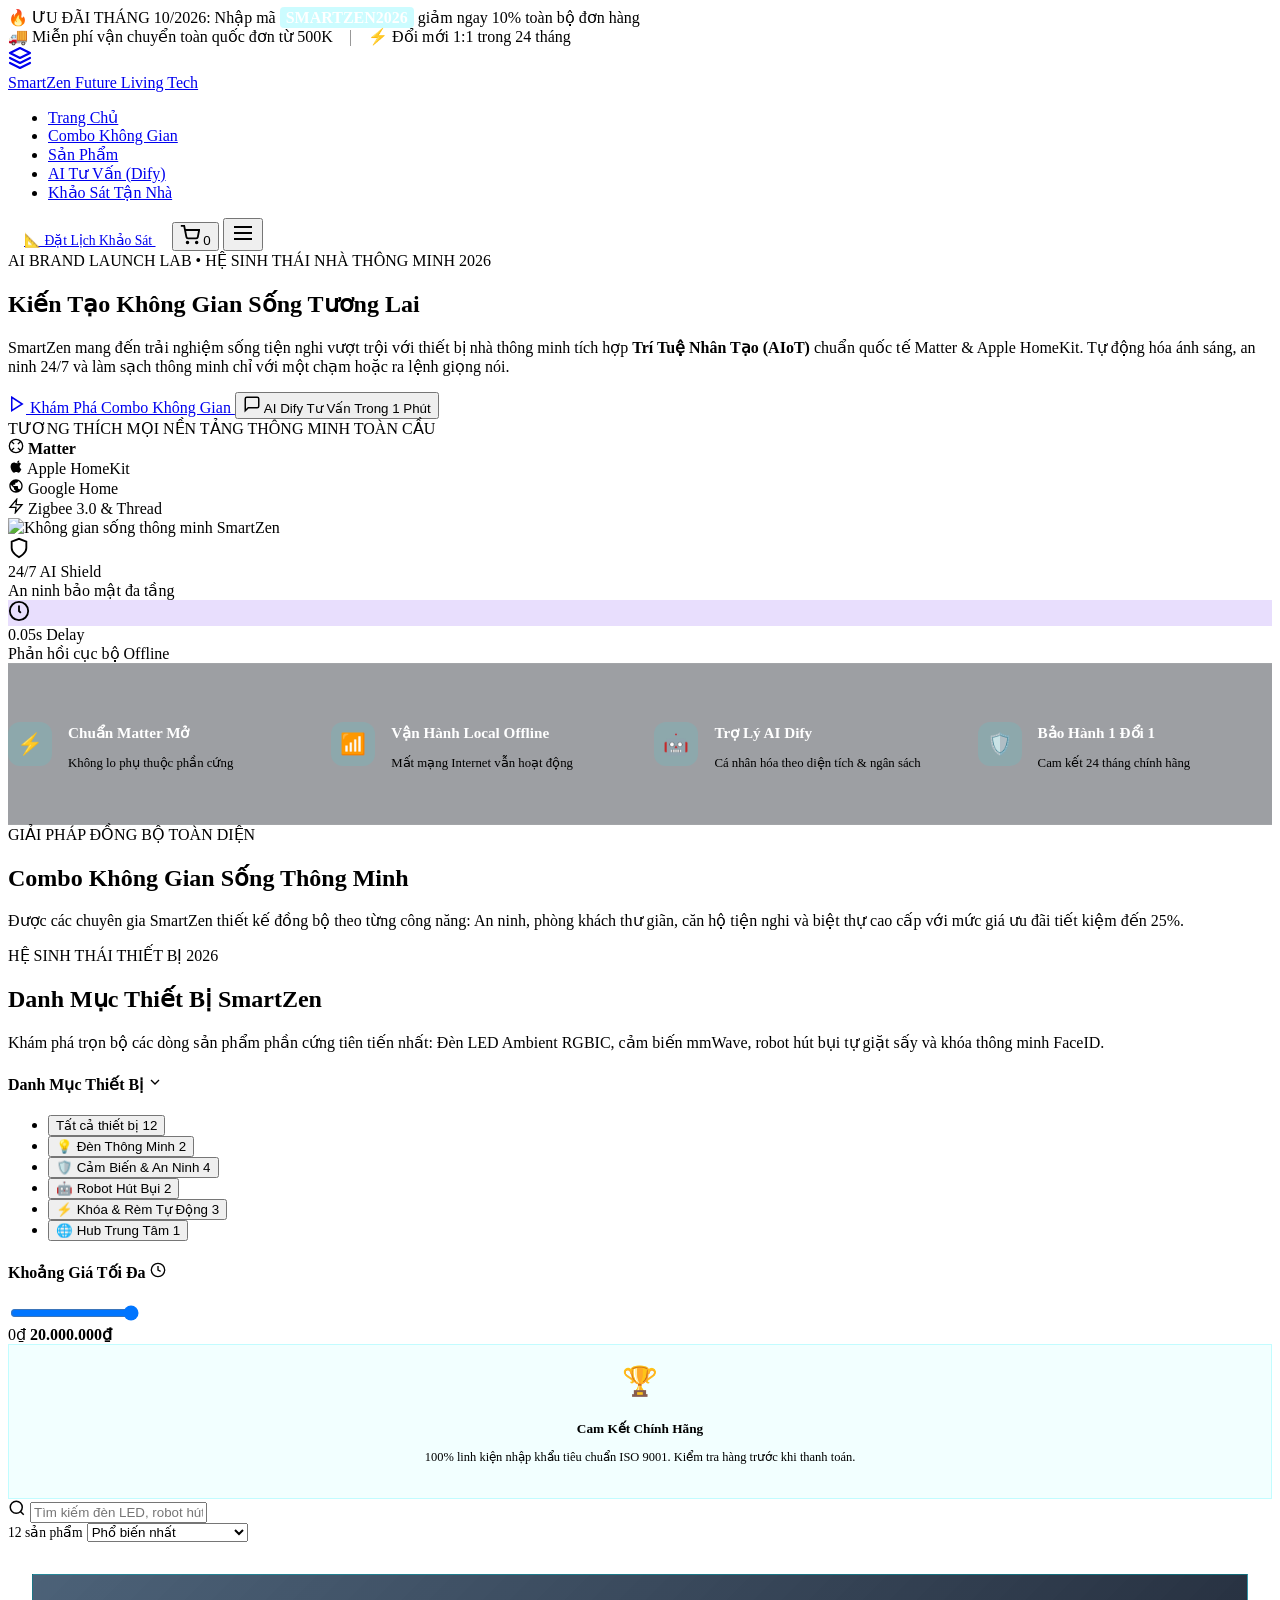
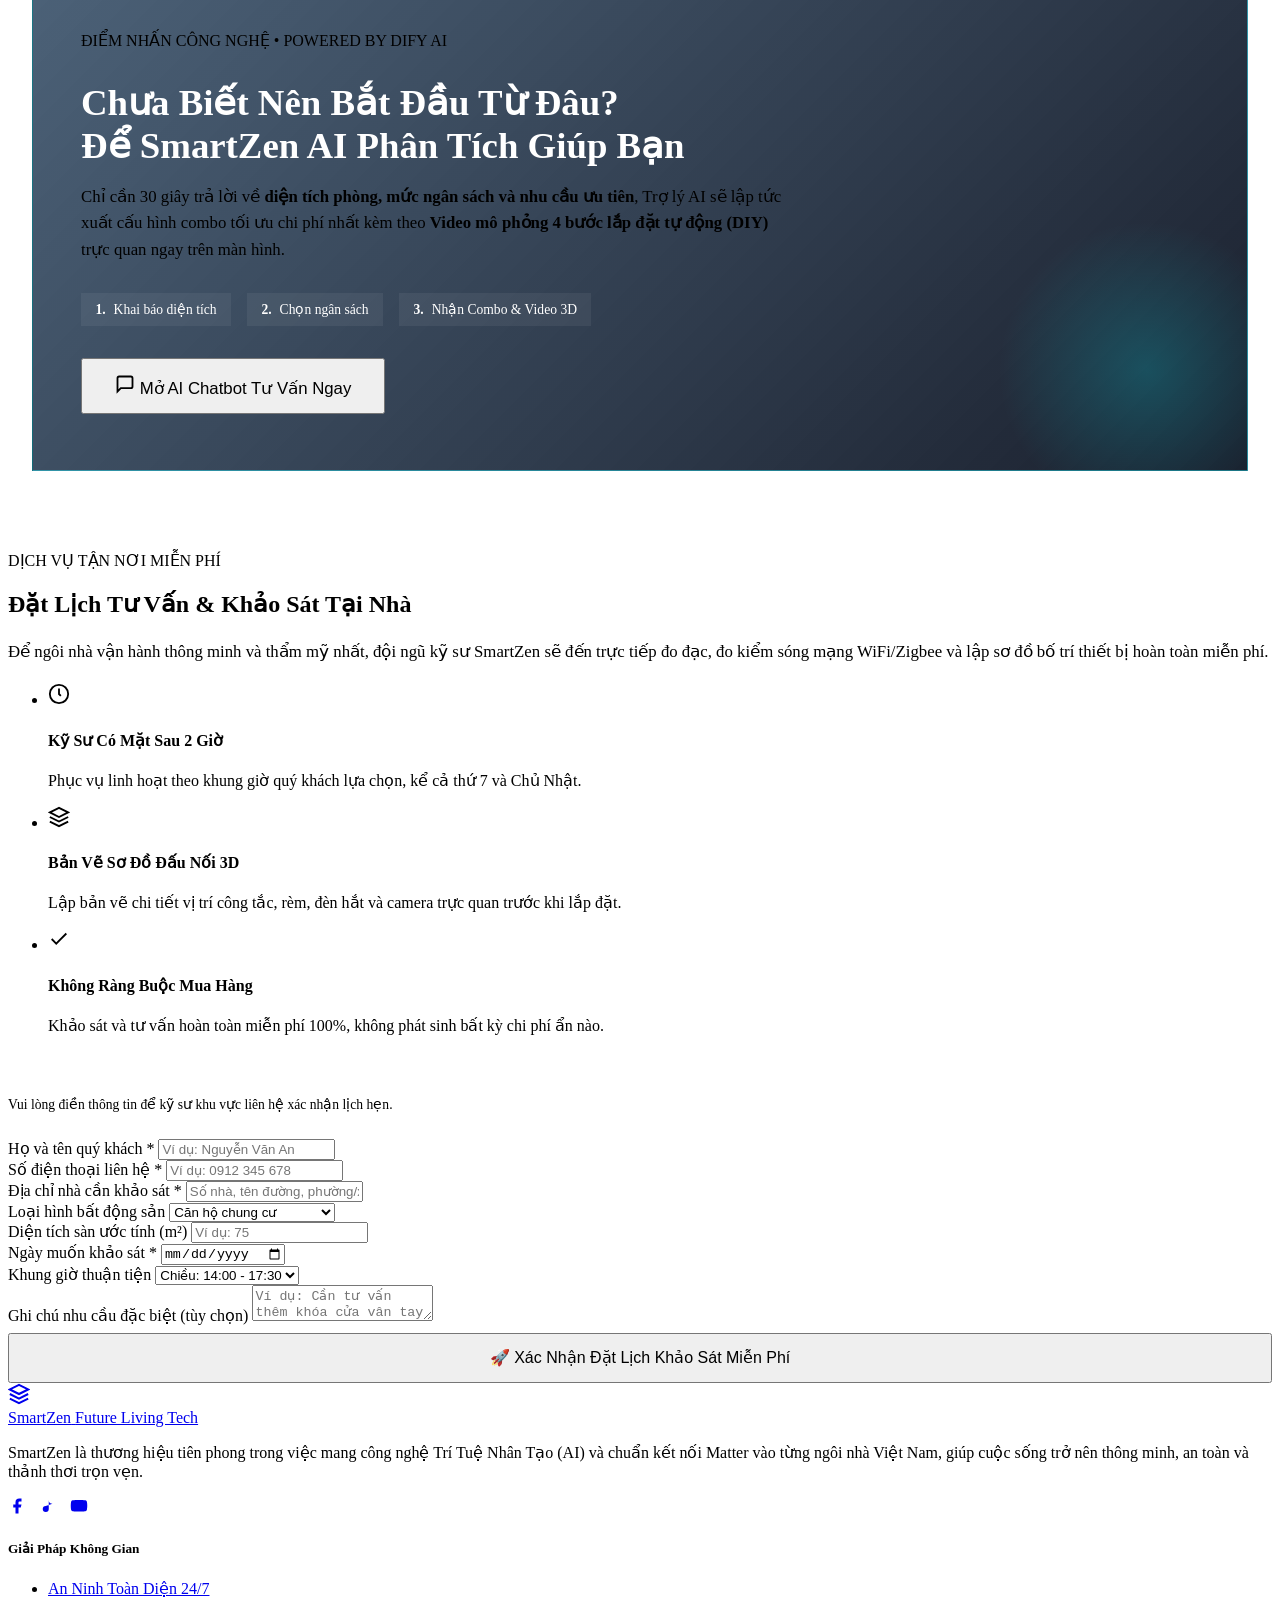
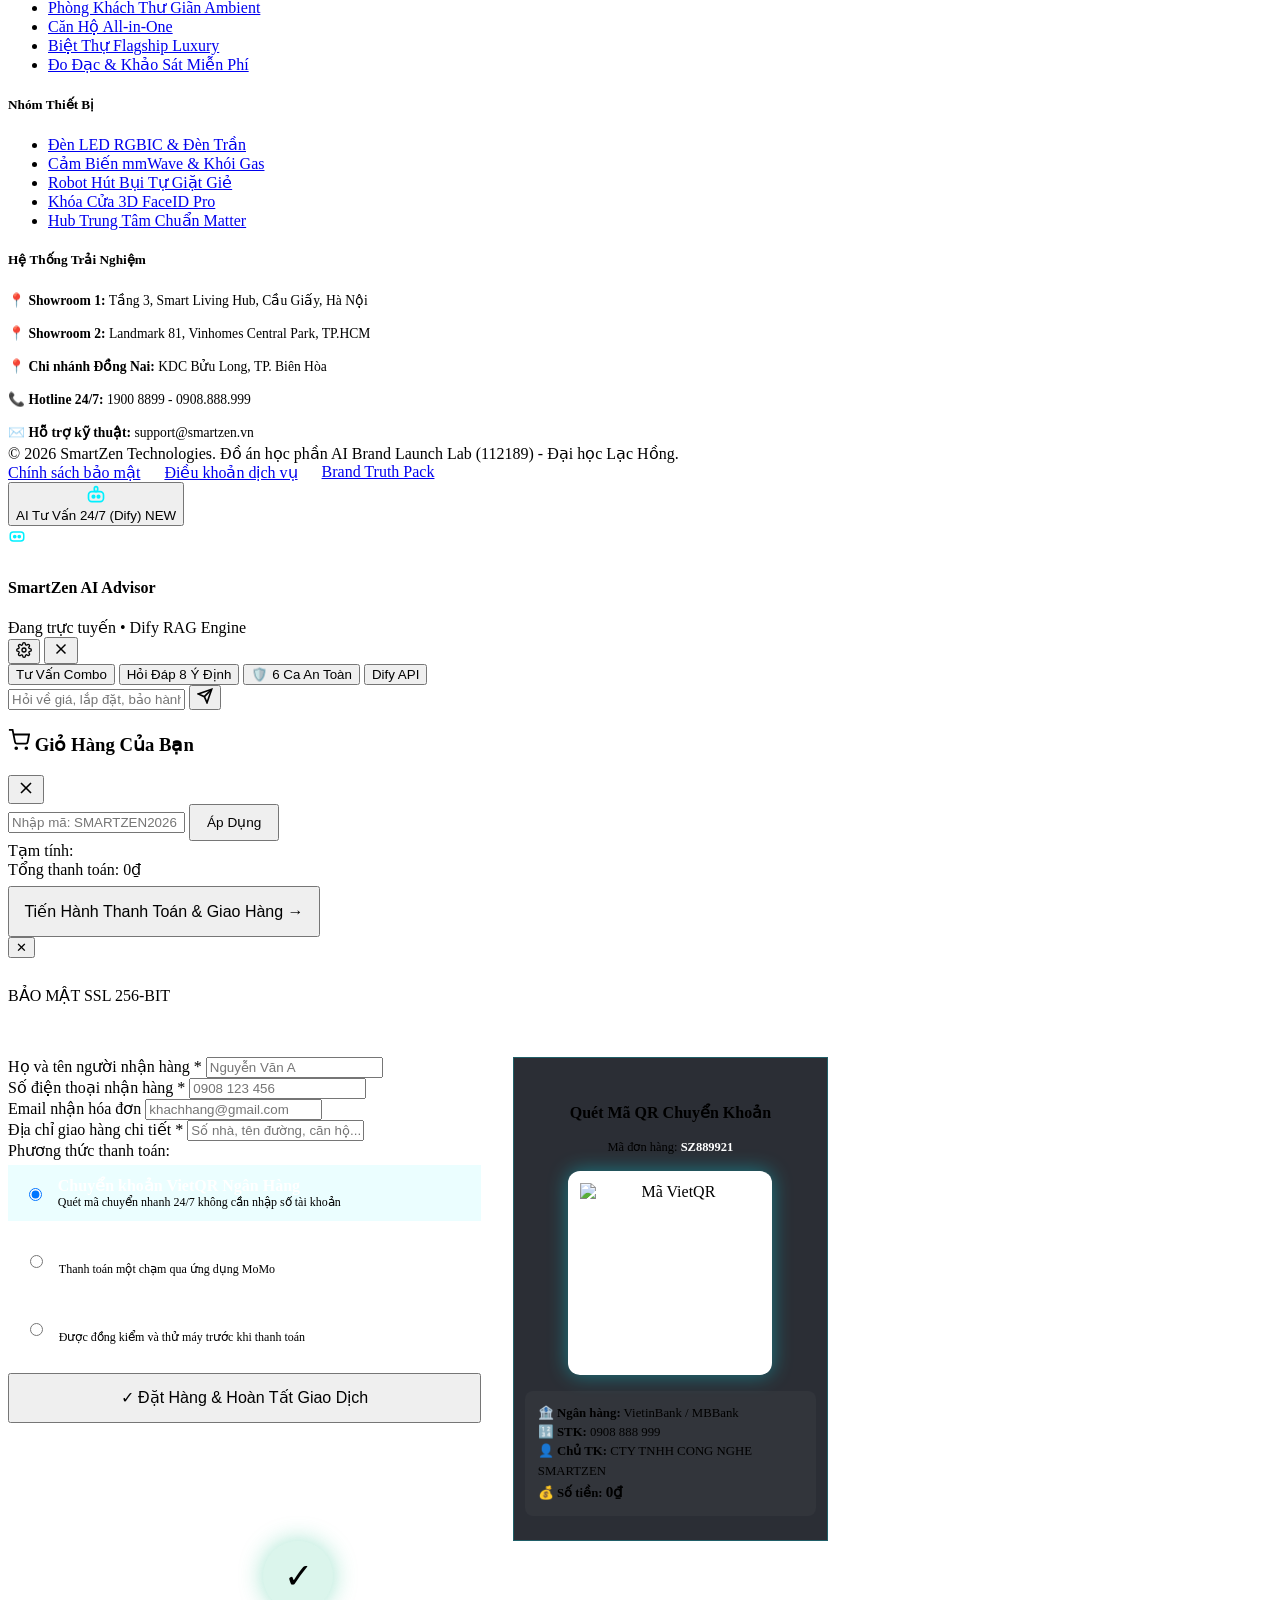
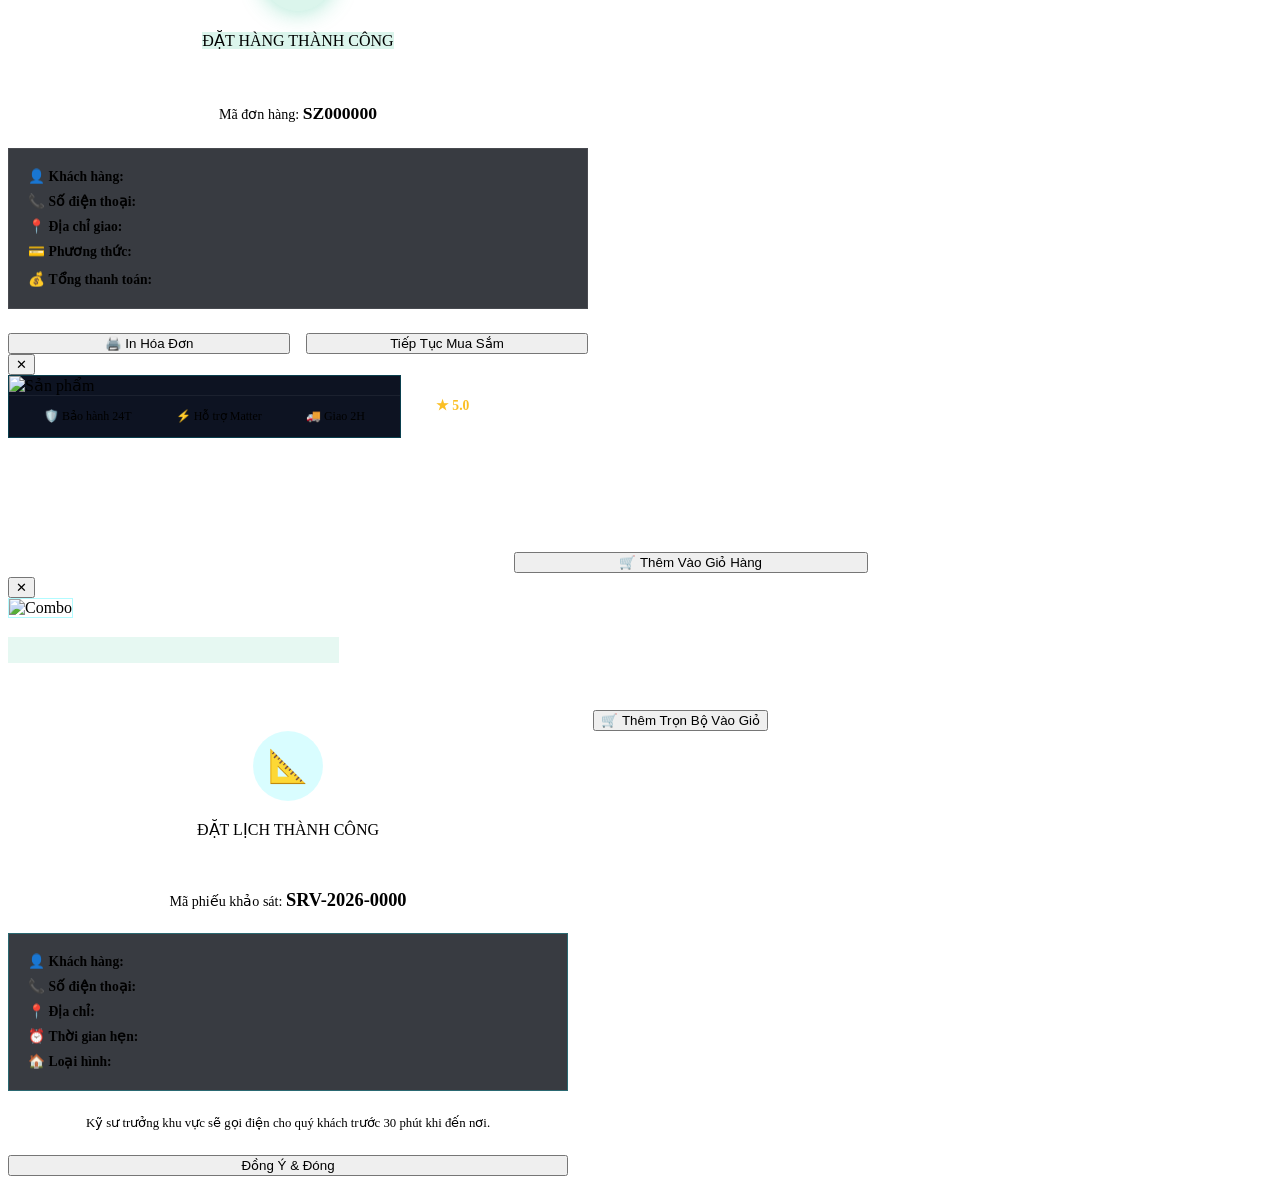
==== index.html @ 143797f4 "Add files via upload" ====
<!DOCTYPE html>
<html lang="vi">
<head>
  <meta charset="UTF-8">
  <meta name="viewport" content="width=device-width, initial-scale=1.0">
  <title>SmartZen - Hệ Sinh Thái Thiết Bị Nhà Thông Minh & Trợ Lý AI Tư Vấn</title>
  <meta name="description" content="SmartZen cung cấp giải pháp nhà thông minh tương lai: Đèn thông minh, cảm biến an ninh, robot hút bụi lau nhà, khóa FaceID, động cơ rèm tự động chuẩn Matter & Apple HomeKit. Tích hợp AI Chatbot Dify tư vấn giải pháp tối ưu.">
  <meta name="keywords" content="SmartZen, nhà thông minh, smart home, đèn thông minh, robot hút bụi, khóa thông minh, dify ai chatbot, cảm biến thông minh">
  <link rel="icon" type="image/svg+xml" href="data:image/svg+xml,<svg xmlns='http://www.w3.org/2000/svg' viewBox='0 0 24 24' fill='%2300F0FF'><path d='M12 2L2 7l10 5 10-5-10-5zM2 17l10 5 10-5M2 12l10 5 10-5'/></svg>">
  
  <!-- CSS Stylesheets -->
  <link rel="stylesheet" href="css/style.css">
  <link rel="stylesheet" href="css/responsive.css">
</head>
<body>

  <!-- Top Notification Bar -->
  <div class="top-notice-bar">
    <div>
      🔥 <span class="highlight">ƯU ĐÃI THÁNG 10/2026:</span> Nhập mã <strong style="color: #FFF; background: rgba(0,240,255,0.2); padding: 2px 6px; border-radius: 4px;">SMARTZEN2026</strong> giảm ngay 10% toàn bộ đơn hàng
    </div>
    <div style="display: flex; align-items: center; gap: 1rem;">
      <span>🚚 Miễn phí vận chuyển toàn quốc đơn từ 500K</span>
      <span style="opacity: 0.5;">|</span>
      <span>⚡ Đổi mới 1:1 trong 24 tháng</span>
    </div>
  </div>

  <!-- Main Navigation Header -->
  <header class="site-header">
    <div class="container navbar">
      <!-- Brand Logo -->
      <a href="index.html" class="brand-logo" id="brandLogoLink">
        <div class="brand-logo-icon">
          <svg width="24" height="24" viewBox="0 0 24 24" fill="none" stroke="currentColor" stroke-width="2.2" stroke-linecap="round" stroke-linejoin="round">
            <path d="M12 2L2 7l10 5 10-5-10-5z"></path>
            <path d="M2 17l10 5 10-5"></path>
            <path d="M2 12l10 5 10-5"></path>
          </svg>
        </div>
        <div class="brand-logo-text">
          <span class="brand-title">Smart<span>Zen</span></span>
          <span class="brand-subtitle">Future Living Tech</span>
        </div>
      </a>

      <!-- Desktop Nav Menu -->
      <ul class="nav-menu" id="navMenu">
        <li><a href="#heroSection" class="nav-link active">Trang Chủ</a></li>
        <li><a href="#combosSection" class="nav-link">Combo Không Gian</a></li>
        <li><a href="#catalogSection" class="nav-link">Sản Phẩm</a></li>
        <li><a href="#aiAdvisorSection" class="nav-link">AI Tư Vấn (Dify)</a></li>
        <li><a href="#surveySection" class="nav-link">Khảo Sát Tận Nhà</a></li>
      </ul>

      <!-- Action Buttons -->
      <div class="nav-actions">
        <!-- Survey CTA Button -->
        <a href="#surveySection" class="btn btn-secondary" style="font-size: 0.85rem; padding: 0.55rem 1rem;" id="navSurveyBtn">
          📐 Đặt Lịch Khảo Sát
        </a>

        <!-- Cart Trigger Button -->
        <button class="btn btn-primary btn-icon cart-btn-trigger" id="headerCartBtn" title="Xem giỏ hàng">
          <svg width="20" height="20" viewBox="0 0 24 24" fill="none" stroke="currentColor" stroke-width="2.2">
            <circle cx="9" cy="21" r="1"></circle>
            <circle cx="20" cy="21" r="1"></circle>
            <path d="M1 1h4l2.68 13.39a2 2 0 0 0 2 1.61h9.72a2 2 0 0 0 2-1.61L23 6H6"></path>
          </svg>
          <span class="cart-badge" id="headerCartBadge">0</span>
        </button>

        <!-- Mobile Menu Hamburger -->
        <button class="mobile-menu-toggle" id="mobileMenuToggle" aria-label="Mở menu điều hướng">
          <svg width="24" height="24" viewBox="0 0 24 24" fill="none" stroke="currentColor" stroke-width="2">
            <line x1="3" y1="12" x2="21" y2="12"></line>
            <line x1="3" y1="6" x2="21" y2="6"></line>
            <line x1="3" y1="18" x2="21" y2="18"></line>
          </svg>
        </button>
      </div>
    </div>
  </header>

  <!-- Hero Section -->
  <section class="hero-section" id="heroSection">
    <div class="container hero-grid">
      <!-- Left Content -->
      <div class="hero-content">
        <div class="badge-tag pulse" style="margin-bottom: 1rem;">
          AI BRAND LAUNCH LAB • HỆ SINH THÁI NHÀ THÔNG MINH 2026
        </div>
        <h1 class="hero-title tech-heading">
          Kiến Tạo Không Gian Sống <span class="text-gradient">Tương Lai</span>
        </h1>
        <p class="hero-desc">
          SmartZen mang đến trải nghiệm sống tiện nghi vượt trội với thiết bị nhà thông minh tích hợp 
          <strong>Trí Tuệ Nhân Tạo (AIoT)</strong> chuẩn quốc tế Matter & Apple HomeKit. Tự động hóa ánh sáng, 
          an ninh 24/7 và làm sạch thông minh chỉ với một chạm hoặc ra lệnh giọng nói.
        </p>

        <!-- CTA Group -->
        <div class="hero-cta-group">
          <a href="#combosSection" class="btn btn-primary" id="heroExploreCombosBtn">
            <svg width="18" height="18" viewBox="0 0 24 24" fill="none" stroke="currentColor" stroke-width="2">
              <polygon points="5 3 19 12 5 21 5 3"></polygon>
            </svg>
            Khám Phá Combo Không Gian
          </a>
          <button class="btn btn-outline-glow" onclick="DifyChatbot.toggleWindow()" id="heroLaunchBotBtn">
            <svg width="18" height="18" viewBox="0 0 24 24" fill="none" stroke="currentColor" stroke-width="2">
              <path d="M21 15a2 2 0 0 1-2 2H7l-4 4V5a2 2 0 0 1 2-2h14a2 2 0 0 1 2 2z"></path>
            </svg>
            AI Dify Tư Vấn Trong 1 Phút
          </button>
        </div>

        <!-- Ecosystem Strip -->
        <div class="ecosystem-strip">
          <div class="ecosystem-label">TƯƠNG THÍCH MỌI NỀN TẢNG THÔNG MINH TOÀN CẦU</div>
          <div class="ecosystem-icons">
            <div class="eco-pill">
              <svg width="16" height="16" viewBox="0 0 24 24" fill="none" stroke="currentColor" stroke-width="2"><circle cx="12" cy="12" r="10"></circle><path d="m4.93 4.93 4.24 4.24"></path><path d="m14.83 9.17 4.24-4.24"></path><path d="m14.83 14.83 4.24 4.24"></path><path d="m9.17 14.83-4.24 4.24"></path></svg>
              <strong>Matter</strong>
            </div>
            <div class="eco-pill">
              <svg width="16" height="16" viewBox="0 0 24 24" fill="currentColor"><path d="M18.71 19.5c-.83 1.24-1.71 2.45-3.05 2.47-1.34.03-1.77-.79-3.29-.79-1.53 0-2 .77-3.27.82-1.31.05-2.3-1.32-3.14-2.53C4.25 17 2.94 12.45 4.7 9.39c.87-1.52 2.43-2.48 4.12-2.51 1.28-.02 2.5.87 3.29.87.78 0 2.26-1.07 3.81-.91.65.03 2.47.26 3.64 1.98-.09.06-2.17 1.28-2.15 3.81.03 3.02 2.65 4.03 2.68 4.04-.03.07-.42 1.44-1.38 2.83M15.97 6.84c.64-.78 1.08-1.86.96-2.95-1 .04-2.12.67-2.77 1.44-.57.67-.99 1.77-.86 2.83 1.11.09 2.11-.56 2.67-1.32"/></svg>
              Apple HomeKit
            </div>
            <div class="eco-pill">
              <svg width="16" height="16" viewBox="0 0 24 24" fill="currentColor"><path d="M12 2C6.48 2 2 6.48 2 12s4.48 10 10 10 10-4.48 10-10S17.52 2 12 2zm-1 17.93c-3.95-.49-7-3.85-7-7.93 0-.62.08-1.21.21-1.79L9 15v1c0 1.1.9 2 2 2v1.93zm6.9-2.54c-.26-.81-1-1.39-1.9-1.39h-1v-3c0-.55-.45-1-1-1H8v-2h2c.55 0 1-.45 1-1V7h2c1.1 0 2-.9 2-2v-.41c2.93 1.19 5 4.06 5 7.41 0 2.08-.8 3.97-2.1 5.39z"/></svg>
              Google Home
            </div>
            <div class="eco-pill">
              <svg width="16" height="16" viewBox="0 0 24 24" fill="none" stroke="currentColor" stroke-width="2"><polygon points="13 2 3 14 12 14 11 22 21 10 12 10 13 2"></polygon></svg>
              Zigbee 3.0 & Thread
            </div>
          </div>
        </div>
      </div>

      <!-- Right Visual Showcase -->
      <div class="hero-visual">
        <div class="hero-card-glow">
          <img src="assets/images/combos/combo-phong-khach.jpg" alt="Không gian sống thông minh SmartZen">
          <!-- Floating Status Widget Left -->
          <div class="hero-floating-stat stat-left">
            <div class="stat-icon">
              <svg width="22" height="22" viewBox="0 0 24 24" fill="none" stroke="currentColor" stroke-width="2">
                <path d="M12 22s8-4 8-10V5l-8-3-8 3v7c0 6 8 10 8 10z"></path>
              </svg>
            </div>
            <div class="stat-info">
              <div class="stat-value">24/7 AI Shield</div>
              <div class="stat-label">An ninh bảo mật đa tầng</div>
            </div>
          </div>

          <!-- Floating Status Widget Right -->
          <div class="hero-floating-stat stat-right">
            <div class="stat-icon" style="background: rgba(139, 92, 246, 0.2); color: var(--purple-neon);">
              <svg width="22" height="22" viewBox="0 0 24 24" fill="none" stroke="currentColor" stroke-width="2">
                <circle cx="12" cy="12" r="10"></circle>
                <polyline points="12 6 12 12 14 14"></polyline>
              </svg>
            </div>
            <div class="stat-info">
              <div class="stat-value">0.05s Delay</div>
              <div class="stat-label">Phản hồi cục bộ Offline</div>
            </div>
          </div>
        </div>
      </div>
    </div>
  </section>

  <!-- Trust Pillars Strip -->
  <section style="padding: 2.5rem 0; border-top: 1px solid rgba(255,255,255,0.06); border-bottom: 1px solid rgba(255,255,255,0.06); background: rgba(11, 15, 25, 0.4);">
    <div class="container" style="display: grid; grid-template-columns: repeat(auto-fit, minmax(240px, 1fr)); gap: 1.8rem;">
      <div style="display: flex; align-items: center; gap: 1rem;">
        <div style="width: 44px; height: 44px; border-radius: 12px; background: rgba(0, 240, 255, 0.1); color: var(--cyan-neon); display: flex; align-items: center; justify-content: center; font-size: 1.3rem;">⚡</div>
        <div>
          <h4 style="font-size: 0.95rem; margin-bottom: 0.2rem; color: #FFF;">Chuẩn Matter Mở</h4>
          <p style="font-size: 0.8rem; color: var(--text-secondary);">Không lo phụ thuộc phần cứng</p>
        </div>
      </div>
      <div style="display: flex; align-items: center; gap: 1rem;">
        <div style="width: 44px; height: 44px; border-radius: 12px; background: rgba(0, 240, 255, 0.1); color: var(--cyan-neon); display: flex; align-items: center; justify-content: center; font-size: 1.3rem;">📶</div>
        <div>
          <h4 style="font-size: 0.95rem; margin-bottom: 0.2rem; color: #FFF;">Vận Hành Local Offline</h4>
          <p style="font-size: 0.8rem; color: var(--text-secondary);">Mất mạng Internet vẫn hoạt động</p>
        </div>
      </div>
      <div style="display: flex; align-items: center; gap: 1rem;">
        <div style="width: 44px; height: 44px; border-radius: 12px; background: rgba(0, 240, 255, 0.1); color: var(--cyan-neon); display: flex; align-items: center; justify-content: center; font-size: 1.3rem;">🤖</div>
        <div>
          <h4 style="font-size: 0.95rem; margin-bottom: 0.2rem; color: #FFF;">Trợ Lý AI Dify</h4>
          <p style="font-size: 0.8rem; color: var(--text-secondary);">Cá nhân hóa theo diện tích & ngân sách</p>
        </div>
      </div>
      <div style="display: flex; align-items: center; gap: 1rem;">
        <div style="width: 44px; height: 44px; border-radius: 12px; background: rgba(0, 240, 255, 0.1); color: var(--cyan-neon); display: flex; align-items: center; justify-content: center; font-size: 1.3rem;">🛡️</div>
        <div>
          <h4 style="font-size: 0.95rem; margin-bottom: 0.2rem; color: #FFF;">Bảo Hành 1 Đổi 1</h4>
          <p style="font-size: 0.8rem; color: var(--text-secondary);">Cam kết 24 tháng chính hãng</p>
        </div>
      </div>
    </div>
  </section>

  <!-- Combos Theo Không Gian Sống Section -->
  <section class="combos-section" id="combosSection">
    <div class="container">
      <div class="section-header">
        <span class="badge-tag pulse">GIẢI PHÁP ĐỒNG BỘ TOÀN DIỆN</span>
        <h2 class="section-title">Combo Không Gian Sống Thông Minh</h2>
        <p class="section-subtitle">
          Được các chuyên gia SmartZen thiết kế đồng bộ theo từng công năng: An ninh, phòng khách thư giãn, 
          căn hộ tiện nghi và biệt thự cao cấp với mức giá ưu đãi tiết kiệm đến 25%.
        </p>
      </div>

      <!-- Dynamically Rendered Combos Grid -->
      <div class="combos-grid" id="combosGrid">
        <!-- Rendered via main.js -->
      </div>
    </div>
  </section>

  <!-- Product Catalog Section -->
  <section class="catalog-section" id="catalogSection">
    <div class="container">
      <div class="section-header">
        <span class="badge-tag pulse">HỆ SINH THÁI THIẾT BỊ 2026</span>
        <h2 class="section-title">Danh Mục Thiết Bị SmartZen</h2>
        <p class="section-subtitle">
          Khám phá trọn bộ các dòng sản phẩm phần cứng tiên tiến nhất: Đèn LED Ambient RGBIC, cảm biến mmWave, 
          robot hút bụi tự giặt sấy và khóa thông minh FaceID.
        </p>
      </div>

      <div class="catalog-layout">
        <!-- Sidebar Filters -->
        <aside class="catalog-sidebar">
          <!-- Categories Filter -->
          <div class="filter-group">
            <h4 class="filter-title">
              <span>Danh Mục Thiết Bị</span>
              <svg width="16" height="16" viewBox="0 0 24 24" fill="none" stroke="currentColor" stroke-width="2"><polyline points="6 9 12 15 18 9"></polyline></svg>
            </h4>
            <ul class="category-filter-list">
              <li>
                <button class="category-filter-btn active" data-category="all">
                  <span>Tất cả thiết bị</span>
                  <span class="cat-count">12</span>
                </button>
              </li>
              <li>
                <button class="category-filter-btn" data-category="lighting">
                  <span>💡 Đèn Thông Minh</span>
                  <span class="cat-count">2</span>
                </button>
              </li>
              <li>
                <button class="category-filter-btn" data-category="security">
                  <span>🛡️ Cảm Biến & An Ninh</span>
                  <span class="cat-count">4</span>
                </button>
              </li>
              <li>
                <button class="category-filter-btn" data-category="robot">
                  <span>🤖 Robot Hút Bụi</span>
                  <span class="cat-count">2</span>
                </button>
              </li>
              <li>
                <button class="category-filter-btn" data-category="automation">
                  <span>⚡ Khóa & Rèm Tự Động</span>
                  <span class="cat-count">3</span>
                </button>
              </li>
              <li>
                <button class="category-filter-btn" data-category="hub">
                  <span>🌐 Hub Trung Tâm</span>
                  <span class="cat-count">1</span>
                </button>
              </li>
            </ul>
          </div>

          <!-- Price Range Filter -->
          <div class="filter-group">
            <h4 class="filter-title">
              <span>Khoảng Giá Tối Đa</span>
              <svg width="16" height="16" viewBox="0 0 24 24" fill="none" stroke="currentColor" stroke-width="2"><circle cx="12" cy="12" r="10"></circle><path d="M12 6v6l4 2"></path></svg>
            </h4>
            <div class="price-slider-wrap">
              <input type="range" class="range-slider" id="priceRangeSlider" min="500000" max="20000000" step="500000" value="20000000">
              <div class="price-inputs-row">
                <span>0₫</span>
                <span id="priceFilterMax" style="color: var(--cyan-neon); font-weight: 700;">20.000.000₫</span>
              </div>
            </div>
          </div>

          <!-- Guarantee Badge Box -->
          <div style="background: rgba(0, 240, 255, 0.05); border: 1px solid rgba(0, 240, 255, 0.2); border-radius: var(--radius-md); padding: 1.2rem; text-align: center;">
            <div style="font-size: 1.8rem; margin-bottom: 0.4rem;">🏆</div>
            <h5 style="color: var(--text-white); margin-bottom: 0.3rem;">Cam Kết Chính Hãng</h5>
            <p style="font-size: 0.78rem; color: var(--text-secondary); line-height: 1.4;">
              100% linh kiện nhập khẩu tiêu chuẩn ISO 9001. Kiểm tra hàng trước khi thanh toán.
            </p>
          </div>
        </aside>

        <!-- Main Products Display Area -->
        <main class="catalog-content">
          <!-- Toolbar (Search & Sort) -->
          <div class="catalog-toolbar">
            <div class="search-box-wrap">
              <svg width="18" height="18" viewBox="0 0 24 24" fill="none" stroke="currentColor" stroke-width="2">
                <circle cx="11" cy="11" r="8"></circle>
                <line x1="21" y1="21" x2="16.65" y2="16.65"></line>
              </svg>
              <input type="text" class="search-input" id="catalogSearchInput" placeholder="Tìm kiếm đèn LED, robot hút bụi, khóa FaceID, cảm biến...">
            </div>

            <div class="toolbar-controls">
              <span id="catalogResultsCount" style="font-size: 0.85rem; color: var(--text-secondary); white-space: nowrap;">12 sản phẩm</span>
              <select class="sort-select" id="catalogSortSelect">
                <option value="popular">Phổ biến nhất</option>
                <option value="price-asc">Giá thấp đến cao</option>
                <option value="price-desc">Giá cao đến thấp</option>
                <option value="rating">Đánh giá cao nhất</option>
                <option value="discount">Khuyến mãi nhiều nhất</option>
              </select>
            </div>
          </div>

          <!-- Products Grid -->
          <div class="products-grid" id="catalogProductsGrid">
            <!-- Rendered dynamically by catalog.js -->
          </div>
        </main>
      </div>
    </div>
  </section>

  <!-- AI Chatbot Teaser Banner Section -->
  <section class="container" style="padding: 2rem 1.5rem 5rem;" id="aiAdvisorSection">
    <div class="glass-card" style="padding: 3.5rem 3rem; background: linear-gradient(135deg, rgba(0, 31, 63, 0.7) 0%, rgba(14, 20, 34, 0.95) 100%); border: 1px solid rgba(0, 240, 255, 0.35); position: relative; overflow: hidden;">
      <div style="position: absolute; right: -50px; bottom: -50px; width: 300px; height: 300px; background: radial-gradient(circle, rgba(0, 240, 255, 0.2) 0%, transparent 70%); pointer-events: none;"></div>

      <div style="max-width: 720px; position: relative; z-index: 2;">
        <span class="badge-tag pulse" style="margin-bottom: 0.8rem;">ĐIỂM NHẤN CÔNG NGHỆ • POWERED BY DIFY AI</span>
        <h2 style="font-size: 2.3rem; margin-bottom: 1rem; color: #FFF;">
          Chưa Biết Nên Bắt Đầu Từ Đâu? <br><span class="text-gradient">Để SmartZen AI Phân Tích Giúp Bạn</span>
        </h2>
        <p style="font-size: 1.05rem; color: var(--text-secondary); line-height: 1.6; margin-bottom: 1.8rem;">
          Chỉ cần 30 giây trả lời về <strong>diện tích phòng, mức ngân sách và nhu cầu ưu tiên</strong>, 
          Trợ lý AI sẽ lập tức xuất cấu hình combo tối ưu chi phí nhất kèm theo 
          <strong>Video mô phỏng 4 bước lắp đặt tự động (DIY)</strong> trực quan ngay trên màn hình.
        </p>

        <!-- 3 Step Flow Badges -->
        <div style="display: flex; gap: 1rem; margin-bottom: 2rem; flex-wrap: wrap;">
          <div style="display: flex; align-items: center; gap: 0.5rem; background: rgba(255,255,255,0.06); padding: 0.5rem 0.9rem; border-radius: var(--radius-sm); font-size: 0.85rem; color: #FFF;">
            <span style="color: var(--cyan-neon); font-weight: 800;">1.</span> Khai báo diện tích
          </div>
          <div style="display: flex; align-items: center; gap: 0.5rem; background: rgba(255,255,255,0.06); padding: 0.5rem 0.9rem; border-radius: var(--radius-sm); font-size: 0.85rem; color: #FFF;">
            <span style="color: var(--cyan-neon); font-weight: 800;">2.</span> Chọn ngân sách
          </div>
          <div style="display: flex; align-items: center; gap: 0.5rem; background: rgba(255,255,255,0.06); padding: 0.5rem 0.9rem; border-radius: var(--radius-sm); font-size: 0.85rem; color: #FFF;">
            <span style="color: var(--cyan-neon); font-weight: 800;">3.</span> Nhận Combo & Video 3D
          </div>
        </div>

        <button class="btn btn-primary" onclick="DifyChatbot.toggleWindow()" id="bannerOpenChatBtn" style="font-size: 1.05rem; padding: 0.85rem 2rem;">
          <svg width="20" height="20" viewBox="0 0 24 24" fill="none" stroke="currentColor" stroke-width="2.2">
            <path d="M21 15a2 2 0 0 1-2 2H7l-4 4V5a2 2 0 0 1 2-2h14a2 2 0 0 1 2 2z"></path>
          </svg>
          Mở AI Chatbot Tư Vấn Ngay
        </button>
      </div>
    </div>
  </section>

  <!-- Home Survey Booking Section (Khảo Sát Tận Nhà) -->
  <section class="survey-section" id="surveySection">
    <div class="container survey-box-grid">
      <!-- Left Info Panel -->
      <div class="survey-info-panel">
        <span class="badge-tag pulse">DỊCH VỤ TẬN NƠI MIỄN PHÍ</span>
        <h2 class="tech-heading">Đặt Lịch Tư Vấn & Khảo Sát Tại Nhà</h2>
        <p style="color: var(--text-secondary); font-size: 1.05rem; line-height: 1.7;">
          Để ngôi nhà vận hành thông minh và thẩm mỹ nhất, đội ngũ kỹ sư SmartZen sẽ đến trực tiếp đo đạc, 
          đo kiểm sóng mạng WiFi/Zigbee và lập sơ đồ bố trí thiết bị hoàn toàn miễn phí.
        </p>

        <ul class="survey-perks-list">
          <li class="survey-perk-item">
            <div class="survey-perk-icon">
              <svg width="22" height="22" viewBox="0 0 24 24" fill="none" stroke="currentColor" stroke-width="2"><circle cx="12" cy="12" r="10"></circle><polyline points="12 6 12 12 14 14"></polyline></svg>
            </div>
            <div>
              <h4>Kỹ Sư Có Mặt Sau 2 Giờ</h4>
              <p>Phục vụ linh hoạt theo khung giờ quý khách lựa chọn, kể cả thứ 7 và Chủ Nhật.</p>
            </div>
          </li>
          <li class="survey-perk-item">
            <div class="survey-perk-icon">
              <svg width="22" height="22" viewBox="0 0 24 24" fill="none" stroke="currentColor" stroke-width="2"><polygon points="12 2 2 7 12 12 22 7 12 2"></polygon><polyline points="2 17 12 22 22 17"></polyline><polyline points="2 12 12 17 22 12"></polyline></svg>
            </div>
            <div>
              <h4>Bản Vẽ Sơ Đồ Đấu Nối 3D</h4>
              <p>Lập bản vẽ chi tiết vị trí công tắc, rèm, đèn hắt và camera trực quan trước khi lắp đặt.</p>
            </div>
          </li>
          <li class="survey-perk-item">
            <div class="survey-perk-icon">
              <svg width="22" height="22" viewBox="0 0 24 24" fill="none" stroke="currentColor" stroke-width="2"><path d="M20 6L9 17l-5-5"></path></svg>
            </div>
            <div>
              <h4>Không Ràng Buộc Mua Hàng</h4>
              <p>Khảo sát và tư vấn hoàn toàn miễn phí 100%, không phát sinh bất kỳ chi phí ẩn nào.</p>
            </div>
          </li>
        </ul>
      </div>

      <!-- Right Survey Form Card -->
      <div class="survey-form-card">
        <h3 style="font-size: 1.35rem; margin-bottom: 0.5rem; color: #FFF;">Thông Tin Đặt Lịch Khảo Sát</h3>
        <p style="font-size: 0.85rem; color: var(--text-secondary); margin-bottom: 1.6rem;">
          Vui lòng điền thông tin để kỹ sư khu vực liên hệ xác nhận lịch hẹn.
        </p>

        <form id="homeSurveyForm">
          <div class="form-group-row">
            <div class="form-group">
              <label class="form-label">Họ và tên quý khách *</label>
              <input type="text" name="survey_name" class="form-input" placeholder="Ví dụ: Nguyễn Văn An" required>
            </div>
            <div class="form-group">
              <label class="form-label">Số điện thoại liên hệ *</label>
              <input type="tel" name="survey_phone" class="form-input" placeholder="Ví dụ: 0912 345 678" required>
            </div>
          </div>

          <div class="form-group">
            <label class="form-label">Địa chỉ nhà cần khảo sát *</label>
            <input type="text" name="survey_address" class="form-input" placeholder="Số nhà, tên đường, phường/xã, quận/huyện, TP..." required>
          </div>

          <div class="form-group-row">
            <div class="form-group">
              <label class="form-label">Loại hình bất động sản</label>
              <select name="survey_property_type" class="form-select">
                <option value="Căn hộ chung cư">Căn hộ chung cư</option>
                <option value="Nhà phố liền kề">Nhà phố liền kề</option>
                <option value="Biệt thự đơn lập">Biệt thự đơn lập</option>
                <option value="Văn phòng / Shophouse">Văn phòng / Shophouse</option>
              </select>
            </div>
            <div class="form-group">
              <label class="form-label">Diện tích sàn ước tính (m²)</label>
              <input type="number" name="survey_area" class="form-input" placeholder="Ví dụ: 75">
            </div>
          </div>

          <div class="form-group-row">
            <div class="form-group">
              <label class="form-label">Ngày muốn khảo sát *</label>
              <input type="date" name="survey_date" class="form-input" id="surveyDate" required>
            </div>
            <div class="form-group">
              <label class="form-label">Khung giờ thuận tiện</label>
              <select name="survey_timeslot" class="form-select">
                <option value="Sáng: 08:30 - 11:30">Sáng: 08:30 - 11:30</option>
                <option value="Chiều: 14:00 - 17:30" selected>Chiều: 14:00 - 17:30</option>
                <option value="Tối: 18:00 - 20:30">Tối: 18:00 - 20:30</option>
              </select>
            </div>
          </div>

          <div class="form-group">
            <label class="form-label">Ghi chú nhu cầu đặc biệt (tùy chọn)</label>
            <textarea name="survey_notes" class="form-textarea" rows="2" placeholder="Ví dụ: Cần tư vấn thêm khóa cửa vân tay và rèm thông minh..."></textarea>
          </div>

          <button type="submit" class="btn btn-primary" style="width: 100%; padding: 0.85rem; font-size: 1rem; margin-top: 0.5rem;" id="submitSurveyBtn">
            🚀 Xác Nhận Đặt Lịch Khảo Sát Miễn Phí
          </button>
        </form>
      </div>
    </div>
  </section>

  <!-- Site Footer -->
  <footer class="site-footer">
    <div class="container footer-grid">
      <!-- Col 1: Brand Info -->
      <div class="footer-col">
        <a href="index.html" class="brand-logo" style="margin-bottom: 1rem;">
          <div class="brand-logo-icon">
            <svg width="22" height="22" viewBox="0 0 24 24" fill="none" stroke="currentColor" stroke-width="2.2"><path d="M12 2L2 7l10 5 10-5-10-5z"></path><path d="M2 17l10 5 10-5"></path><path d="M2 12l10 5 10-5"></path></svg>
          </div>
          <div class="brand-logo-text">
            <span class="brand-title">Smart<span>Zen</span></span>
            <span class="brand-subtitle">Future Living Tech</span>
          </div>
        </a>
        <p class="footer-brand-desc">
          SmartZen là thương hiệu tiên phong trong việc mang công nghệ Trí Tuệ Nhân Tạo (AI) và chuẩn kết nối Matter vào từng ngôi nhà Việt Nam, 
          giúp cuộc sống trở nên thông minh, an toàn và thảnh thơi trọn vẹn.
        </p>
        <div style="display: flex; gap: 0.8rem;">
          <a href="#" class="btn-action-circle" title="Facebook"><svg width="18" height="18" viewBox="0 0 24 24" fill="currentColor"><path d="M18 2h-3a5 5 0 0 0-5 5v3H7v4h3v8h4v-8h3l1-4h-4V7a1 1 0 0 1 1-1h3z"></path></svg></a>
          <a href="#" class="btn-action-circle" title="TikTok"><svg width="18" height="18" viewBox="0 0 24 24" fill="currentColor"><path d="M9 12a4 4 0 1 0 4 4V4a5 5 0 0 0 5 5"></path></svg></a>
          <a href="#" class="btn-action-circle" title="YouTube"><svg width="18" height="18" viewBox="0 0 24 24" fill="currentColor"><polygon points="10 15 15 12 10 9 10 15"></polygon><path d="M22.54 6.42a2.78 2.78 0 0 0-1.94-2C18.88 4 12 4 12 4s-6.88 0-8.6.46a2.78 2.78 0 0 0-1.94 2A29 29 0 0 0 1 11.75a29 29 0 0 0 .46 5.33A2.78 2.78 0 0 0 3.4 19c1.72.46 8.6.46 8.6.46s6.88 0 8.6-.46a2.78 2.78 0 0 0 1.94-2 29 29 0 0 0 .46-5.25 29 29 0 0 0-.46-5.33z"></path></svg></a>
        </div>
      </div>

      <!-- Col 2: Solutions -->
      <div class="footer-col">
        <h5>Giải Pháp Không Gian</h5>
        <ul class="footer-links-list">
          <li><a href="#combosSection" class="footer-link">An Ninh Toàn Diện 24/7</a></li>
          <li><a href="#combosSection" class="footer-link">Phòng Khách Thư Giãn Ambient</a></li>
          <li><a href="#combosSection" class="footer-link">Căn Hộ All-in-One</a></li>
          <li><a href="#combosSection" class="footer-link">Biệt Thự Flagship Luxury</a></li>
          <li><a href="#surveySection" class="footer-link">Đo Đạc & Khảo Sát Miễn Phí</a></li>
        </ul>
      </div>

      <!-- Col 3: Products -->
      <div class="footer-col">
        <h5>Nhóm Thiết Bị</h5>
        <ul class="footer-links-list">
          <li><a href="#catalogSection" class="footer-link">Đèn LED RGBIC & Đèn Trần</a></li>
          <li><a href="#catalogSection" class="footer-link">Cảm Biến mmWave & Khói Gas</a></li>
          <li><a href="#catalogSection" class="footer-link">Robot Hút Bụi Tự Giặt Giẻ</a></li>
          <li><a href="#catalogSection" class="footer-link">Khóa Cửa 3D FaceID Pro</a></li>
          <li><a href="#catalogSection" class="footer-link">Hub Trung Tâm Chuẩn Matter</a></li>
        </ul>
      </div>

      <!-- Col 4: Contact & Showrooms -->
      <div class="footer-col">
        <h5>Hệ Thống Trải Nghiệm</h5>
        <div style="font-size: 0.85rem; color: var(--text-secondary); line-height: 1.6; display: flex; flex-direction: column; gap: 0.7rem;">
          <div>📍 <strong>Showroom 1:</strong> Tầng 3, Smart Living Hub, Cầu Giấy, Hà Nội</div>
          <div>📍 <strong>Showroom 2:</strong> Landmark 81, Vinhomes Central Park, TP.HCM</div>
          <div>📍 <strong>Chi nhánh Đồng Nai:</strong> KDC Bửu Long, TP. Biên Hòa</div>
          <div>📞 <strong>Hotline 24/7:</strong> 1900 8899 - 0908.888.999</div>
          <div>✉️ <strong>Hỗ trợ kỹ thuật:</strong> support@smartzen.vn</div>
        </div>
      </div>
    </div>

    <!-- Bottom Copyright -->
    <div class="container footer-bottom-bar">
      <div>
        © 2026 SmartZen Technologies. Đồ án học phần AI Brand Launch Lab (112189) - Đại học Lạc Hồng.
      </div>
      <div style="display: flex; gap: 1.5rem;">
        <a href="#" class="footer-link">Chính sách bảo mật</a>
        <a href="#" class="footer-link">Điều khoản dịch vụ</a>
        <a href="#" class="footer-link">Brand Truth Pack</a>
      </div>
    </div>
  </footer>

  <!-- ==========================================================================
       AI Chatbot Floating Widget & Window (Tích Hợp Dify AI)
       ========================================================================== -->
  <div class="chatbot-widget-container">
    <!-- Floating Launcher Button -->
    <button class="chatbot-launcher-btn" id="chatbotLauncherBtn">
      <div class="bot-avatar-pulse">
        <svg width="20" height="20" viewBox="0 0 24 24" fill="none" stroke="#00F0FF" stroke-width="2">
          <path d="M12 2a2 2 0 0 1 2 2v2a2 2 0 0 1-2 2 2 2 0 0 1-2-2V4a2 2 0 0 1 2-2z"></path>
          <rect x="3" y="8" width="18" height="12" rx="4"></rect>
          <circle cx="9" cy="14" r="1.5" fill="#00F0FF"></circle>
          <circle cx="15" cy="14" r="1.5" fill="#00F0FF"></circle>
        </svg>
      </div>
      <span class="label-text">AI Tư Vấn 24/7 (Dify)</span>
      <span class="launcher-badge" id="chatUnreadBadge">NEW</span>
    </button>

    <!-- Chatbot Window -->
    <div class="chatbot-window" id="chatbotWindow">
      <!-- Header -->
      <div class="chat-header">
        <div class="chat-header-info">
          <div class="bot-avatar-pulse" style="width: 32px; height: 32px;">
            <svg width="18" height="18" viewBox="0 0 24 24" fill="none" stroke="#00F0FF" stroke-width="2">
              <rect x="3" y="8" width="18" height="12" rx="4"></rect>
              <circle cx="9" cy="14" r="1.5" fill="#00F0FF"></circle>
              <circle cx="15" cy="14" r="1.5" fill="#00F0FF"></circle>
            </svg>
          </div>
          <div class="chat-title-box">
            <h4>SmartZen AI Advisor</h4>
            <div class="chat-status-text">Đang trực tuyến • Dify RAG Engine</div>
          </div>
        </div>

        <div class="chat-header-actions">
          <button class="chat-btn-tool" onclick="DifyChatbot.setMode('dify-settings')" title="Cài đặt Dify API">
            <svg width="16" height="16" viewBox="0 0 24 24" fill="none" stroke="currentColor" stroke-width="2"><circle cx="12" cy="12" r="3"></circle><path d="M19.4 15a1.65 1.65 0 0 0 .33 1.82l.06.06a2 2 0 0 1 0 2.83 2 2 0 0 1-2.83 0l-.06-.06a1.65 1.65 0 0 0-1.82-.33 1.65 1.65 0 0 0-1 1.51V21a2 2 0 0 1-2 2 2 2 0 0 1-2-2v-.09A1.65 1.65 0 0 0 9 19.4a1.65 1.65 0 0 0-1.82.33l-.06.06a2 2 0 0 1-2.83 0 2 2 0 0 1 0-2.83l.06-.06a1.65 1.65 0 0 0 .33-1.82 1.65 1.65 0 0 0-1.51-1H3a2 2 0 0 1-2-2 2 2 0 0 1 2-2h.09A1.65 1.65 0 0 0 4.6 9a1.65 1.65 0 0 0-.33-1.82l-.06-.06a2 2 0 0 1 0-2.83 2 2 0 0 1 2.83 0l.06.06a1.65 1.65 0 0 0 1.82.33H9a1.65 1.65 0 0 0 1-1.51V3a2 2 0 0 1 2-2 2 2 0 0 1 2 2v.09a1.65 1.65 0 0 0 1 1.51 1.65 1.65 0 0 0 1.82-.33l.06-.06a2 2 0 0 1 2.83 0 2 2 0 0 1 0 2.83l-.06.06a1.65 1.65 0 0 0-.33 1.82V9a1.65 1.65 0 0 0 1.51 1H21a2 2 0 0 1 2 2 2 2 0 0 1-2 2h-.09a1.65 1.65 0 0 0-1.51 1z"></path></svg>
          </button>
          <button class="chat-btn-tool" id="chatCloseBtn" title="Đóng cửa sổ chat">
            <svg width="18" height="18" viewBox="0 0 24 24" fill="none" stroke="currentColor" stroke-width="2"><line x1="18" y1="6" x2="6" y2="18"></line><line x1="6" y1="6" x2="18" y2="18"></line></svg>
          </button>
        </div>
      </div>

      <!-- Mode Selector Tabs -->
      <div class="chat-mode-tabs">
        <button class="chat-mode-tab active" data-mode="advisor">Tư Vấn Combo</button>
        <button class="chat-mode-tab" data-mode="freechat">Hỏi Đáp 8 Ý Định</button>
        <button class="chat-mode-tab" data-mode="guardrails">🛡️ 6 Ca An Toàn</button>
        <button class="chat-mode-tab" data-mode="dify-settings">Dify API</button>
      </div>

      <!-- Chat Messages Scroll Area -->
      <div class="chat-body-messages" id="chatMessagesContainer">
        <!-- Messages injected dynamically via dify-chatbot.js -->
      </div>

      <!-- Chat Input Footer -->
      <div class="chat-footer-bar">
        <input type="text" class="chat-text-input" id="chatTextInput" placeholder="Hỏi về giá, lắp đặt, bảo hành, khảo sát...">
        <button class="chat-send-btn" id="chatSendBtn" title="Gửi tin nhắn">
          <svg width="16" height="16" viewBox="0 0 24 24" fill="none" stroke="currentColor" stroke-width="2.5"><line x1="22" y1="2" x2="11" y2="13"></line><polygon points="22 2 15 22 11 13 2 9 22 2"></polygon></svg>
        </button>
      </div>
    </div>
  </div>

  <!-- ==========================================================================
       Cart Drawer (Sliding Flyout)
       ========================================================================== -->
  <div class="cart-drawer-overlay" id="cartOverlay"></div>
  <aside class="cart-drawer" id="cartDrawer">
    <div class="cart-drawer-header">
      <h3 class="cart-drawer-title">
        <svg width="22" height="22" viewBox="0 0 24 24" fill="none" stroke="currentColor" stroke-width="2"><circle cx="9" cy="21" r="1"></circle><circle cx="20" cy="21" r="1"></circle><path d="M1 1h4l2.68 13.39a2 2 0 0 0 2 1.61h9.72a2 2 0 0 0 2-1.61L23 6H6"></path></svg>
        Giỏ Hàng Của Bạn
      </h3>
      <button class="chat-btn-tool" id="cartDrawerClose" title="Đóng giỏ hàng">
        <svg width="20" height="20" viewBox="0 0 24 24" fill="none" stroke="currentColor" stroke-width="2"><line x1="18" y1="6" x2="6" y2="18"></line><line x1="6" y1="6" x2="18" y2="18"></line></svg>
      </button>
    </div>

    <!-- Empty State -->
    <div id="cartEmptyState" style="display: none; flex-direction: column; align-items: center; justify-content: center; height: 100%; padding: 2rem; text-align: center;">
      <div style="font-size: 3.5rem; margin-bottom: 1rem; color: var(--text-muted);">🛒</div>
      <h4 style="color: #FFF; margin-bottom: 0.5rem;">Giỏ hàng của bạn đang trống</h4>
      <p style="color: var(--text-secondary); font-size: 0.88rem; margin-bottom: 1.5rem;">
        Hãy khám phá các thiết bị thông minh hoặc để AI gợi ý combo phù hợp cho bạn.
      </p>
      <button class="btn btn-primary" onclick="Cart.closeDrawer(); document.getElementById('catalogSection')?.scrollIntoView({behavior: 'smooth'});">
        Mua Sắm Ngay
      </button>
    </div>

    <!-- Items List -->
    <div class="cart-items-scroll" id="cartItemsList">
      <!-- Injected via cart.js -->
    </div>

    <!-- Drawer Footer -->
    <div class="cart-drawer-footer" id="cartDrawerFooter">
      <!-- Voucher Input -->
      <div class="voucher-row">
        <input type="text" class="voucher-input" id="voucherInput" placeholder="Nhập mã: SMARTZEN2026">
        <button class="btn btn-secondary" id="applyVoucherBtn" style="padding: 0.55rem 1rem; font-size: 0.85rem;">
          Áp Dụng
        </button>
      </div>

      <!-- Pricing Summary -->
      <div class="cart-calc-row">
        <span>Tạm tính:</span>
        <span id="cartSubtotal" style="color: #FFF; font-weight: 600;">0₫</span>
      </div>
      <div class="cart-calc-row" id="cartDiscountRow" style="display: none; color: var(--status-success);">
        <span>Giảm giá khuyến mãi:</span>
        <span id="cartDiscount">-0₫</span>
      </div>
      <div class="cart-calc-row total">
        <span>Tổng thanh toán:</span>
        <span class="total-amount" id="cartTotal">0₫</span>
      </div>

      <!-- Checkout Button -->
      <button class="btn btn-primary" id="cartCheckoutBtn" style="padding: 0.9rem; font-size: 1rem; margin-top: 0.4rem;">
        Tiến Hành Thanh Toán & Giao Hàng →
      </button>
    </div>
  </aside>

  <!-- ==========================================================================
       Checkout Modal with VietQR Payment
       ========================================================================== -->
  <div class="modal-overlay" id="checkoutModal">
    <div class="modal-content-box" style="max-width: 820px;">
      <button class="modal-close-btn" onclick="closeCheckoutModal()">✕</button>

      <div style="display: flex; align-items: center; gap: 0.8rem; margin-bottom: 1.5rem;">
        <span class="badge-tag pulse">BẢO MẬT SSL 256-BIT</span>
        <h3 style="font-size: 1.45rem; color: #FFF;">Xác Nhận Đơn Hàng & Thanh Toán</h3>
      </div>

      <div style="display: grid; grid-template-columns: 1.2fr 0.8fr; gap: 2rem;">
        <!-- Left: Shipping Form -->
        <form onsubmit="processPaymentSubmit(event)">
          <div class="form-group">
            <label class="form-label">Họ và tên người nhận hàng *</label>
            <input type="text" name="checkout_name" class="form-input" placeholder="Nguyễn Văn A" required>
          </div>
          <div class="form-group-row">
            <div class="form-group">
              <label class="form-label">Số điện thoại nhận hàng *</label>
              <input type="tel" name="checkout_phone" class="form-input" placeholder="0908 123 456" required>
            </div>
            <div class="form-group">
              <label class="form-label">Email nhận hóa đơn</label>
              <input type="email" name="checkout_email" class="form-input" placeholder="khachhang@gmail.com">
            </div>
          </div>
          <div class="form-group">
            <label class="form-label">Địa chỉ giao hàng chi tiết *</label>
            <input type="text" name="checkout_address" class="form-input" placeholder="Số nhà, tên đường, căn hộ..." required>
          </div>

          <div class="form-group">
            <label class="form-label">Phương thức thanh toán:</label>
            <div style="display: flex; flex-direction: column; gap: 0.6rem; margin-top: 0.3rem;">
              <label style="display: flex; align-items: center; gap: 0.8rem; padding: 0.7rem 1rem; background: rgba(0,240,255,0.08); border: 1px solid var(--cyan-neon); border-radius: var(--radius-sm); cursor: pointer;">
                <input type="radio" name="payment_method" value="vietqr" checked>
                <div>
                  <strong style="color: #FFF;">Chuyển khoản VietQR Ngân Hàng</strong>
                  <div style="font-size: 0.75rem; color: var(--cyan-neon);">Quét mã chuyển nhanh 24/7 không cần nhập số tài khoản</div>
                </div>
              </label>

              <label style="display: flex; align-items: center; gap: 0.8rem; padding: 0.7rem 1rem; background: rgba(255,255,255,0.04); border: 1px solid rgba(255,255,255,0.1); border-radius: var(--radius-sm); cursor: pointer;">
                <input type="radio" name="payment_method" value="momo">
                <div>
                  <strong style="color: #FFF;">Ví Điện Tử MoMo</strong>
                  <div style="font-size: 0.75rem; color: var(--text-secondary);">Thanh toán một chạm qua ứng dụng MoMo</div>
                </div>
              </label>

              <label style="display: flex; align-items: center; gap: 0.8rem; padding: 0.7rem 1rem; background: rgba(255,255,255,0.04); border: 1px solid rgba(255,255,255,0.1); border-radius: var(--radius-sm); cursor: pointer;">
                <input type="radio" name="payment_method" value="cod">
                <div>
                  <strong style="color: #FFF;">Thanh toán tiền mặt khi nhận hàng (COD)</strong>
                  <div style="font-size: 0.75rem; color: var(--text-secondary);">Được đồng kiểm và thử máy trước khi thanh toán</div>
                </div>
              </label>
            </div>
          </div>

          <button type="submit" class="btn btn-primary" style="width: 100%; padding: 0.85rem; font-size: 1rem; margin-top: 1rem;">
            ✓ Đặt Hàng & Hoàn Tất Giao Dịch
          </button>
        </form>

        <!-- Right: VietQR Box & Order Summary -->
        <div style="background: rgba(7, 10, 18, 0.85); border: 1px solid rgba(0, 240, 255, 0.25); border-radius: var(--radius-md); padding: 1.5rem; display: flex; flex-direction: column; align-items: center; text-align: center;">
          <h4 style="font-size: 1rem; color: var(--cyan-neon); margin-bottom: 0.3rem;">Quét Mã QR Chuyển Khoản</h4>
          <p style="font-size: 0.78rem; color: var(--text-muted); margin-bottom: 1rem;">
            Mã đơn hàng: <strong id="checkoutOrderCode" style="color: #FFF;">SZ889921</strong>
          </p>

          <!-- QR Code Preview -->
          <div style="background: #FFF; padding: 12px; border-radius: 12px; box-shadow: 0 0 20px rgba(0, 240, 255, 0.4); margin-bottom: 1rem;">
            <img id="vietqrImage" src="" alt="Mã VietQR" style="width: 180px; height: 180px; display: block;">
          </div>

          <div style="font-size: 0.8rem; color: var(--text-secondary); line-height: 1.5; text-align: left; width: 100%; background: rgba(255,255,255,0.03); padding: 0.8rem; border-radius: 8px;">
            <div>🏦 <strong>Ngân hàng:</strong> VietinBank / MBBank</div>
            <div>🔢 <strong>STK:</strong> 0908 888 999</div>
            <div>👤 <strong>Chủ TK:</strong> CTY TNHH CONG NGHE SMARTZEN</div>
            <div>💰 <strong>Số tiền:</strong> <strong id="checkoutModalTotal" style="color: var(--cyan-neon); font-size: 0.95rem;">0₫</strong></div>
          </div>
        </div>
      </div>
    </div>
  </div>

  <!-- Order Success Confirmation Modal -->
  <div class="modal-overlay" id="orderSuccessModal">
    <div class="modal-content-box" style="max-width: 580px; text-align: center;">
      <div style="width: 70px; height: 70px; border-radius: 50%; background: rgba(16, 185, 129, 0.15); border: 2px solid var(--status-success); color: var(--status-success); display: flex; align-items: center; justify-content: center; font-size: 2.2rem; margin: 0 auto 1.2rem; box-shadow: 0 0 25px rgba(16, 185, 129, 0.4);">
        ✓
      </div>
      <span class="badge-tag" style="background: rgba(16, 185, 129, 0.15); color: var(--status-success); border-color: var(--status-success); margin-bottom: 0.5rem;">
        ĐẶT HÀNG THÀNH CÔNG
      </span>
      <h3 style="font-size: 1.6rem; color: #FFF; margin: 0.5rem 0;">Cảm Ơn Quý Khách Đã Lựa Chọn SmartZen!</h3>
      <p style="font-size: 0.88rem; color: var(--text-secondary); margin-bottom: 1.5rem;">
        Mã đơn hàng: <strong id="successOrderCode" style="color: var(--cyan-neon); font-size: 1.1rem; font-family: var(--font-tech);">SZ000000</strong>
      </p>

      <div style="background: rgba(7, 10, 18, 0.8); border: 1px solid rgba(255,255,255,0.08); border-radius: var(--radius-md); padding: 1.2rem; text-align: left; font-size: 0.85rem; color: var(--text-secondary); display: flex; flex-direction: column; gap: 0.5rem; margin-bottom: 1.5rem;">
        <div>👤 <strong>Khách hàng:</strong> <span id="successCustomerName" style="color: #FFF;"></span></div>
        <div>📞 <strong>Số điện thoại:</strong> <span id="successPhone" style="color: #FFF;"></span></div>
        <div>📍 <strong>Địa chỉ giao:</strong> <span id="successAddress" style="color: #FFF;"></span></div>
        <div>💳 <strong>Phương thức:</strong> <span id="successMethod" style="color: var(--cyan-neon);"></span></div>
        <div>💰 <strong>Tổng thanh toán:</strong> <span id="successAmount" style="color: var(--cyan-neon); font-weight: 800; font-family: var(--font-tech); font-size: 1.1rem;"></span></div>
      </div>

      <div style="display: flex; gap: 1rem;">
        <button class="btn btn-secondary" onclick="window.print()" style="flex: 1;">
          🖨️ In Hóa Đơn
        </button>
        <button class="btn btn-primary" onclick="closeSuccessModal()" style="flex: 1;">
          Tiếp Tục Mua Sắm
        </button>
      </div>
    </div>
  </div>

  <!-- Product Quick View Modal -->
  <div class="modal-overlay" id="productQuickViewModal">
    <div class="modal-content-box" style="max-width: 860px;">
      <button class="modal-close-btn" id="qvModalClose">✕</button>

      <div style="display: grid; grid-template-columns: 1fr 1.1fr; gap: 2.2rem; align-items: start;">
        <!-- Product Image Showcase -->
        <div style="background: #0D1322; border-radius: var(--radius-md); overflow: hidden; border: 1px solid rgba(0,240,255,0.2);">
          <img id="qvProductImg" src="" alt="Sản phẩm" style="width: 100%; height: 360px; object-fit: cover;">
          <div style="padding: 0.8rem; display: flex; align-items: center; justify-content: space-around; font-size: 0.75rem; color: var(--text-secondary); border-top: 1px solid rgba(255,255,255,0.06);">
            <span>🛡️ Bảo hành 24T</span>
            <span>⚡ Hỗ trợ Matter</span>
            <span>🚚 Giao 2H</span>
          </div>
        </div>

        <!-- Product Details -->
        <div>
          <span class="badge-tag" id="qvProductCategory" style="margin-bottom: 0.5rem;"></span>
          <h3 id="qvProductTitle" style="font-size: 1.35rem; color: #FFF; margin-bottom: 0.6rem; line-height: 1.3;"></h3>

          <div style="display: flex; align-items: center; gap: 0.8rem; margin-bottom: 1rem; font-size: 0.85rem;">
            <span style="color: #FBBF24; font-weight: 700;" id="qvProductRating">★ 5.0</span>
            <span style="color: var(--text-muted);" id="qvProductReviews"></span>
          </div>

          <div style="display: flex; align-items: baseline; gap: 0.8rem; margin-bottom: 1.2rem;">
            <span id="qvProductPrice" style="font-size: 1.6rem; font-weight: 800; color: var(--cyan-neon); font-family: var(--font-tech);"></span>
            <span id="qvProductOriginalPrice" style="font-size: 0.95rem; color: var(--text-muted); text-decoration: line-through;"></span>
          </div>

          <p id="qvProductDesc" style="font-size: 0.88rem; color: var(--text-secondary); line-height: 1.6; margin-bottom: 1.2rem;"></p>

          <!-- Key Features -->
          <div style="margin-bottom: 1.2rem;">
            <div style="font-size: 0.8rem; font-weight: 700; color: #FFF; text-transform: uppercase; margin-bottom: 0.4rem;">Đặc tính công nghệ:</div>
            <ul id="qvProductFeatures" style="list-style: none;"></ul>
          </div>

          <!-- Specs Table -->
          <div style="margin-bottom: 1.5rem;">
            <div style="font-size: 0.8rem; font-weight: 700; color: #FFF; text-transform: uppercase; margin-bottom: 0.4rem;">Thông số kỹ thuật:</div>
            <table style="width: 100%; border-collapse: collapse;">
              <tbody id="qvProductSpecs"></tbody>
            </table>
          </div>

          <!-- Add to Cart Action -->
          <div style="display: flex; gap: 0.8rem; align-items: center; padding-top: 1rem; border-top: 1px solid rgba(255,255,255,0.08);">
            <div class="cart-qty-picker" style="margin-top: 0;">
              <input type="number" id="qvQtyInput" value="1" min="1" max="10" style="width: 50px; background: var(--bg-input); border: 1px solid rgba(255,255,255,0.15); border-radius: 4px; color: #FFF; text-align: center; padding: 0.4rem; font-weight: 700;">
            </div>
            <button class="btn btn-primary" id="qvAddToCartBtn" style="flex: 1;">
              🛒 Thêm Vào Giỏ Hàng
            </button>
          </div>
        </div>
      </div>
    </div>
  </div>

  <!-- Combo Detail Modal -->
  <div class="modal-overlay" id="comboDetailModal">
    <div class="modal-content-box" style="max-width: 760px;">
      <button class="modal-close-btn" onclick="closeComboModal()">✕</button>

      <div style="display: grid; grid-template-columns: 1fr 1.2fr; gap: 2rem;">
        <div>
          <img id="comboModalImg" src="" alt="Combo" style="width: 100%; height: 260px; object-fit: cover; border-radius: var(--radius-md); border: 1px solid rgba(0,240,255,0.3);">
          <div style="margin-top: 1.2rem; background: rgba(16, 185, 129, 0.1); border: 1px solid var(--status-success); border-radius: var(--radius-sm); padding: 0.8rem; text-align: center;">
            <span id="comboModalSavings" style="color: var(--status-success); font-weight: 700; font-size: 0.9rem;"></span>
          </div>
        </div>

        <div>
          <span class="badge-tag pulse" id="comboModalBadge" style="margin-bottom: 0.5rem;"></span>
          <h3 id="comboModalTitle" style="font-size: 1.4rem; color: #FFF; margin-bottom: 0.3rem;"></h3>
          <div id="comboModalSubtitle" style="font-size: 0.85rem; color: var(--cyan-neon); margin-bottom: 0.8rem;"></div>
          <p id="comboModalDesc" style="font-size: 0.88rem; color: var(--text-secondary); line-height: 1.5; margin-bottom: 1.2rem;"></p>

          <div style="margin-bottom: 1rem;">
            <div style="font-size: 0.8rem; font-weight: 700; color: #FFF; text-transform: uppercase; margin-bottom: 0.4rem;">Trọn bộ thiết bị đi kèm:</div>
            <ul id="comboModalItems" style="list-style: none;"></ul>
          </div>

          <div style="margin-bottom: 1.5rem;">
            <div style="font-size: 0.8rem; font-weight: 700; color: #FFF; text-transform: uppercase; margin-bottom: 0.4rem;">Đặc quyền đi kèm:</div>
            <ul id="comboModalPerks" style="list-style: none;"></ul>
          </div>

          <div style="display: flex; align-items: center; justify-content: space-between; padding-top: 1rem; border-top: 1px solid rgba(255,255,255,0.08);">
            <div>
              <div id="comboModalPrice" style="font-size: 1.5rem; font-weight: 800; color: var(--cyan-neon); font-family: var(--font-tech);"></div>
              <div id="comboModalOriginalPrice" style="font-size: 0.85rem; color: var(--text-muted); text-decoration: line-through;"></div>
            </div>
            <button class="btn btn-primary" id="comboModalBuyBtn">
              🛒 Thêm Trọn Bộ Vào Giỏ
            </button>
          </div>
        </div>
      </div>
    </div>
  </div>

  <!-- Survey Booking Success Modal -->
  <div class="modal-overlay" id="surveySuccessModal">
    <div class="modal-content-box" style="max-width: 560px; text-align: center;">
      <div style="width: 70px; height: 70px; border-radius: 50%; background: rgba(0, 240, 255, 0.15); border: 2px solid var(--cyan-neon); color: var(--cyan-neon); display: flex; align-items: center; justify-content: center; font-size: 2rem; margin: 0 auto 1.2rem;">
        📐
      </div>
      <span class="badge-tag pulse" style="margin-bottom: 0.5rem;">ĐẶT LỊCH THÀNH CÔNG</span>
      <h3 style="font-size: 1.55rem; color: #FFF; margin: 0.5rem 0;">SmartZen Đã Tiếp Nhận Lịch Hẹn!</h3>
      <p style="font-size: 0.88rem; color: var(--text-secondary); margin-bottom: 1.4rem;">
        Mã phiếu khảo sát: <strong id="surveyTicketCode" style="color: var(--cyan-neon); font-size: 1.15rem; font-family: var(--font-tech);">SRV-2026-0000</strong>
      </p>

      <div style="background: rgba(7, 10, 18, 0.8); border: 1px solid rgba(0,240,255,0.25); border-radius: var(--radius-md); padding: 1.2rem; text-align: left; font-size: 0.85rem; color: var(--text-secondary); display: flex; flex-direction: column; gap: 0.5rem; margin-bottom: 1.5rem;">
        <div>👤 <strong>Khách hàng:</strong> <span id="surveyConfirmName" style="color: #FFF;"></span></div>
        <div>📞 <strong>Số điện thoại:</strong> <span id="surveyConfirmPhone" style="color: #FFF;"></span></div>
        <div>📍 <strong>Địa chỉ:</strong> <span id="surveyConfirmAddress" style="color: #FFF;"></span></div>
        <div>⏰ <strong>Thời gian hẹn:</strong> <span id="surveyConfirmDateTime" style="color: var(--cyan-neon);"></span></div>
        <div>🏠 <strong>Loại hình:</strong> <span id="surveyConfirmType" style="color: #FFF;"></span></div>
      </div>

      <p style="font-size: 0.8rem; color: var(--text-muted); margin-bottom: 1.5rem;">
        Kỹ sư trưởng khu vực sẽ gọi điện cho quý khách trước 30 phút khi đến nơi.
      </p>

      <button class="btn btn-primary" onclick="SurveyController.closeModal()" style="width: 100%;">
        Đồng Ý & Đóng
      </button>
    </div>
  </div>

  <!-- Scripts -->
  <script src="js/products-data.js"></script>
  <script src="js/cart.js"></script>
  <script src="js/catalog.js"></script>
  <script src="js/dify-chatbot.js"></script>
  <script src="js/survey.js"></script>
  <script src="js/main.js"></script>
</body>
</html>
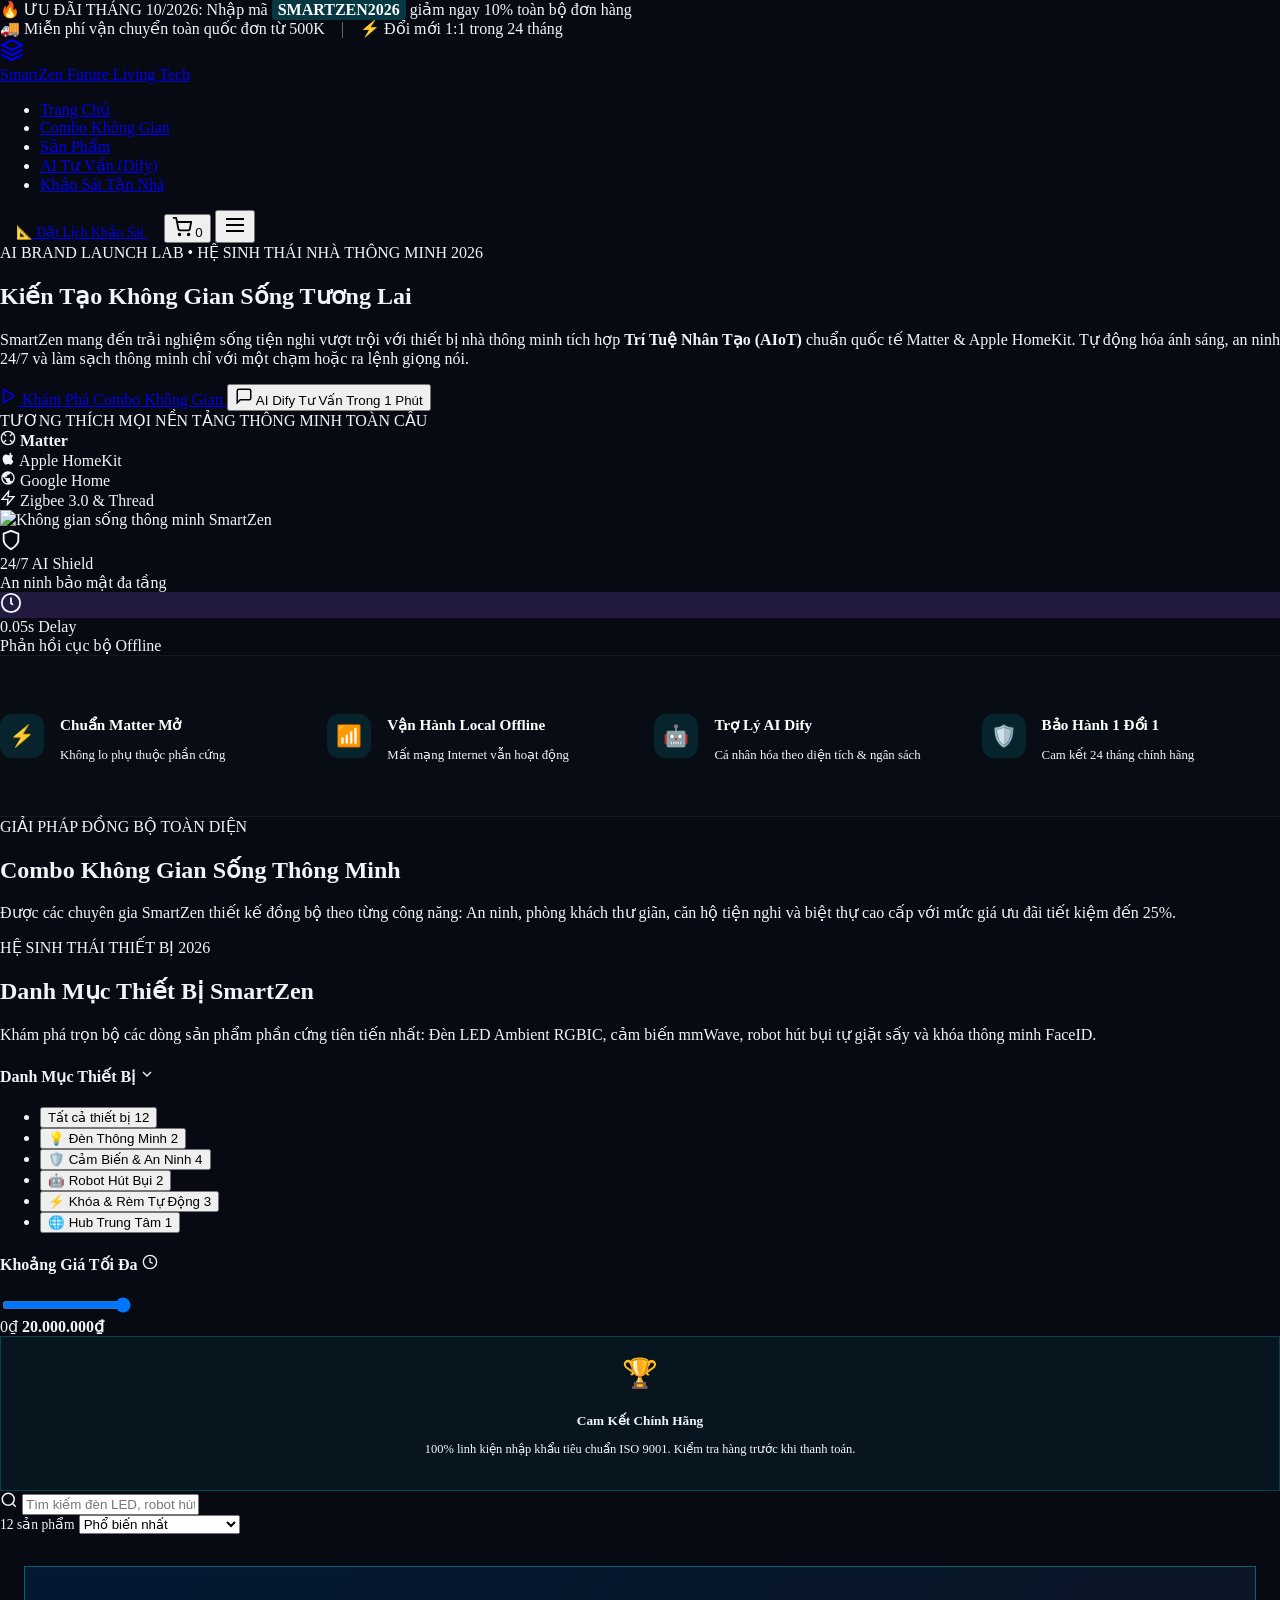
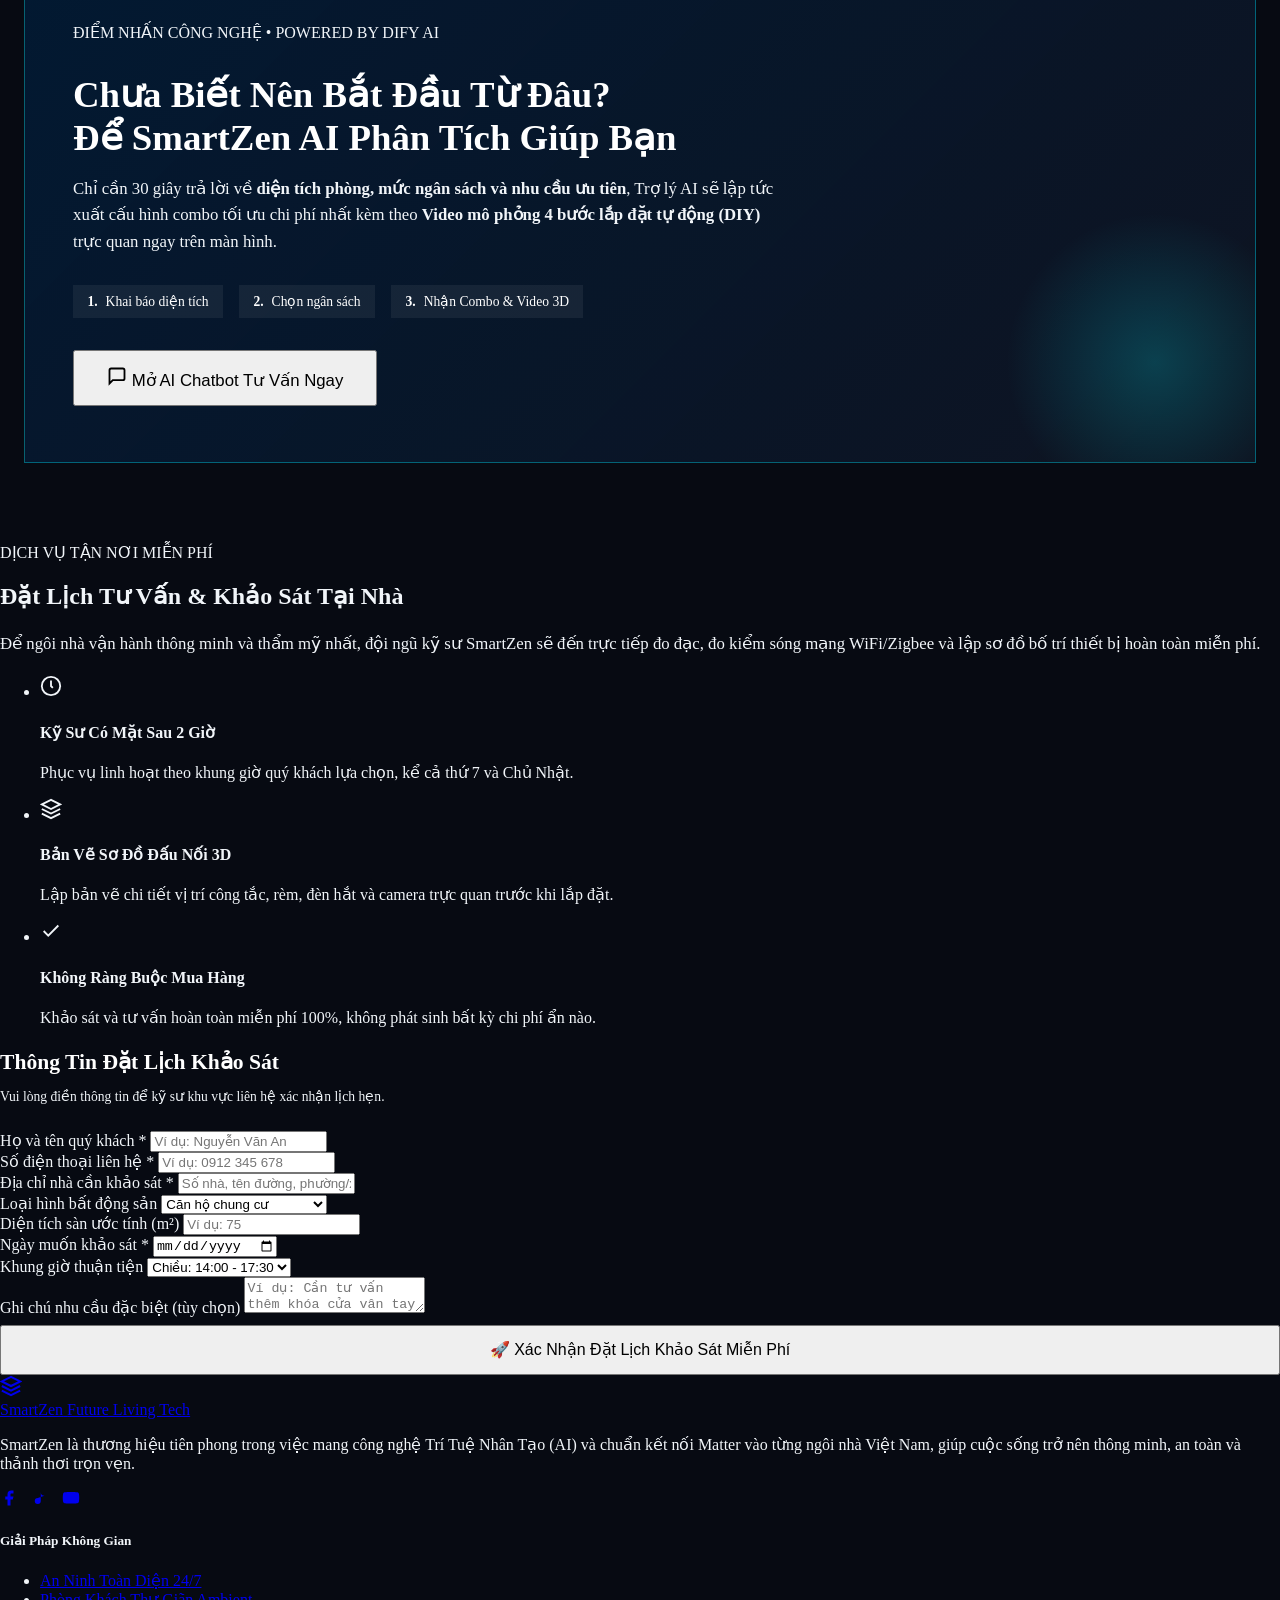
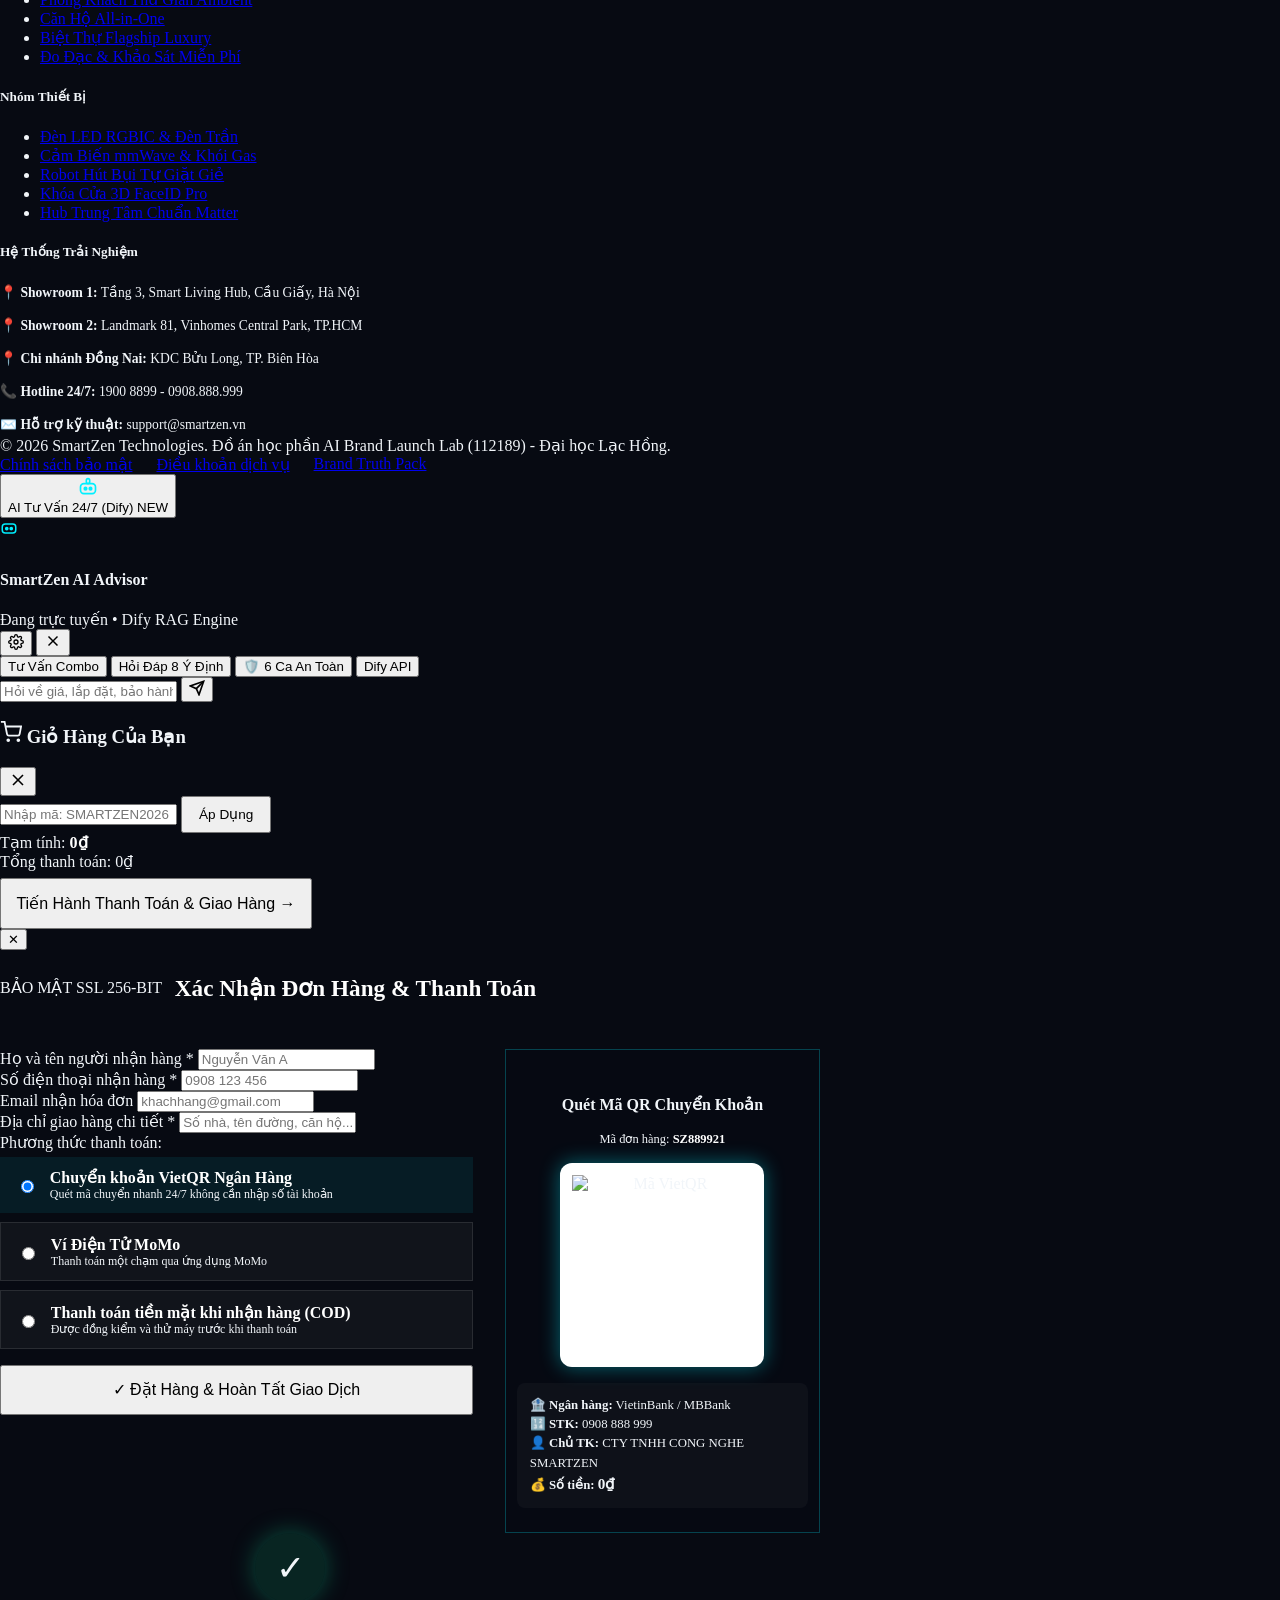
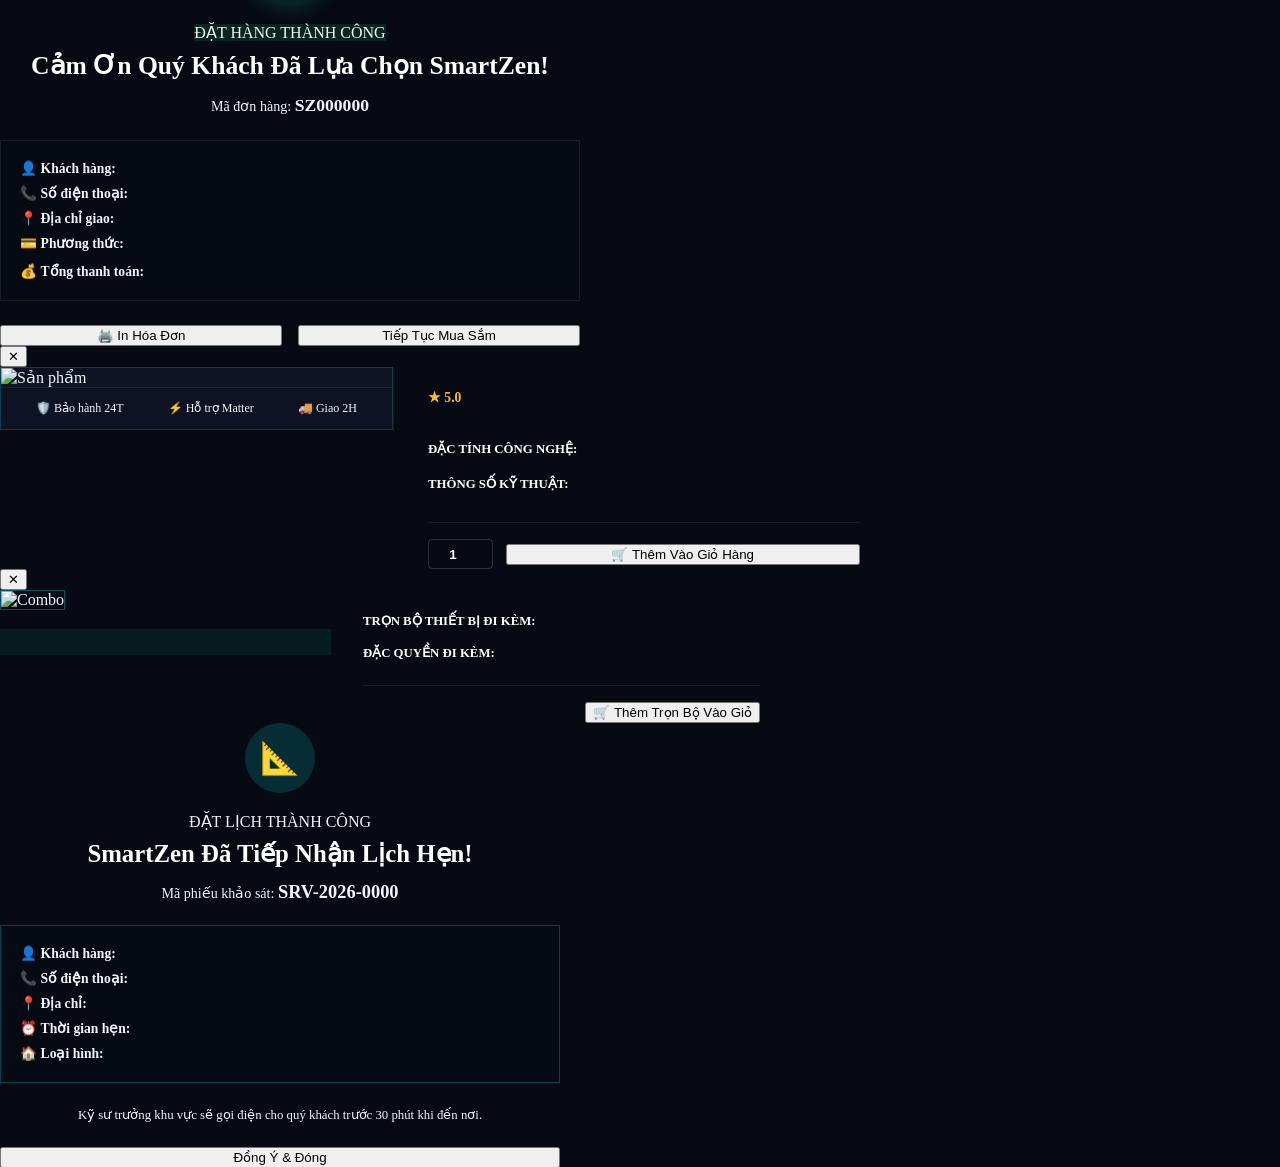
==== commit a42015bc: "Add files via upload" ====
--- a/index.html
+++ b/index.html
@@ -9,8 +9,21 @@
   <link rel="icon" type="image/svg+xml" href="data:image/svg+xml,<svg xmlns='http://www.w3.org/2000/svg' viewBox='0 0 24 24' fill='%2300F0FF'><path d='M12 2L2 7l10 5 10-5-10-5zM2 17l10 5 10-5M2 12l10 5 10-5'/></svg>">
   
   <!-- CSS Stylesheets -->
-  <link rel="stylesheet" href="css/style.css">
-  <link rel="stylesheet" href="css/responsive.css">
+  <style>
+    :root {
+      --bg-space: #070A12;
+      --bg-main: #0B0F19;
+      --text-primary: #F1F5F9;
+    }
+    html, body {
+      background-color: #070A12 !important;
+      color: #F1F5F9 !important;
+      margin: 0;
+      padding: 0;
+    }
+  </style>
+  <link rel="stylesheet" href="./css/style.css">
+  <link rel="stylesheet" href="./css/responsive.css">
 </head>
 <body>
 
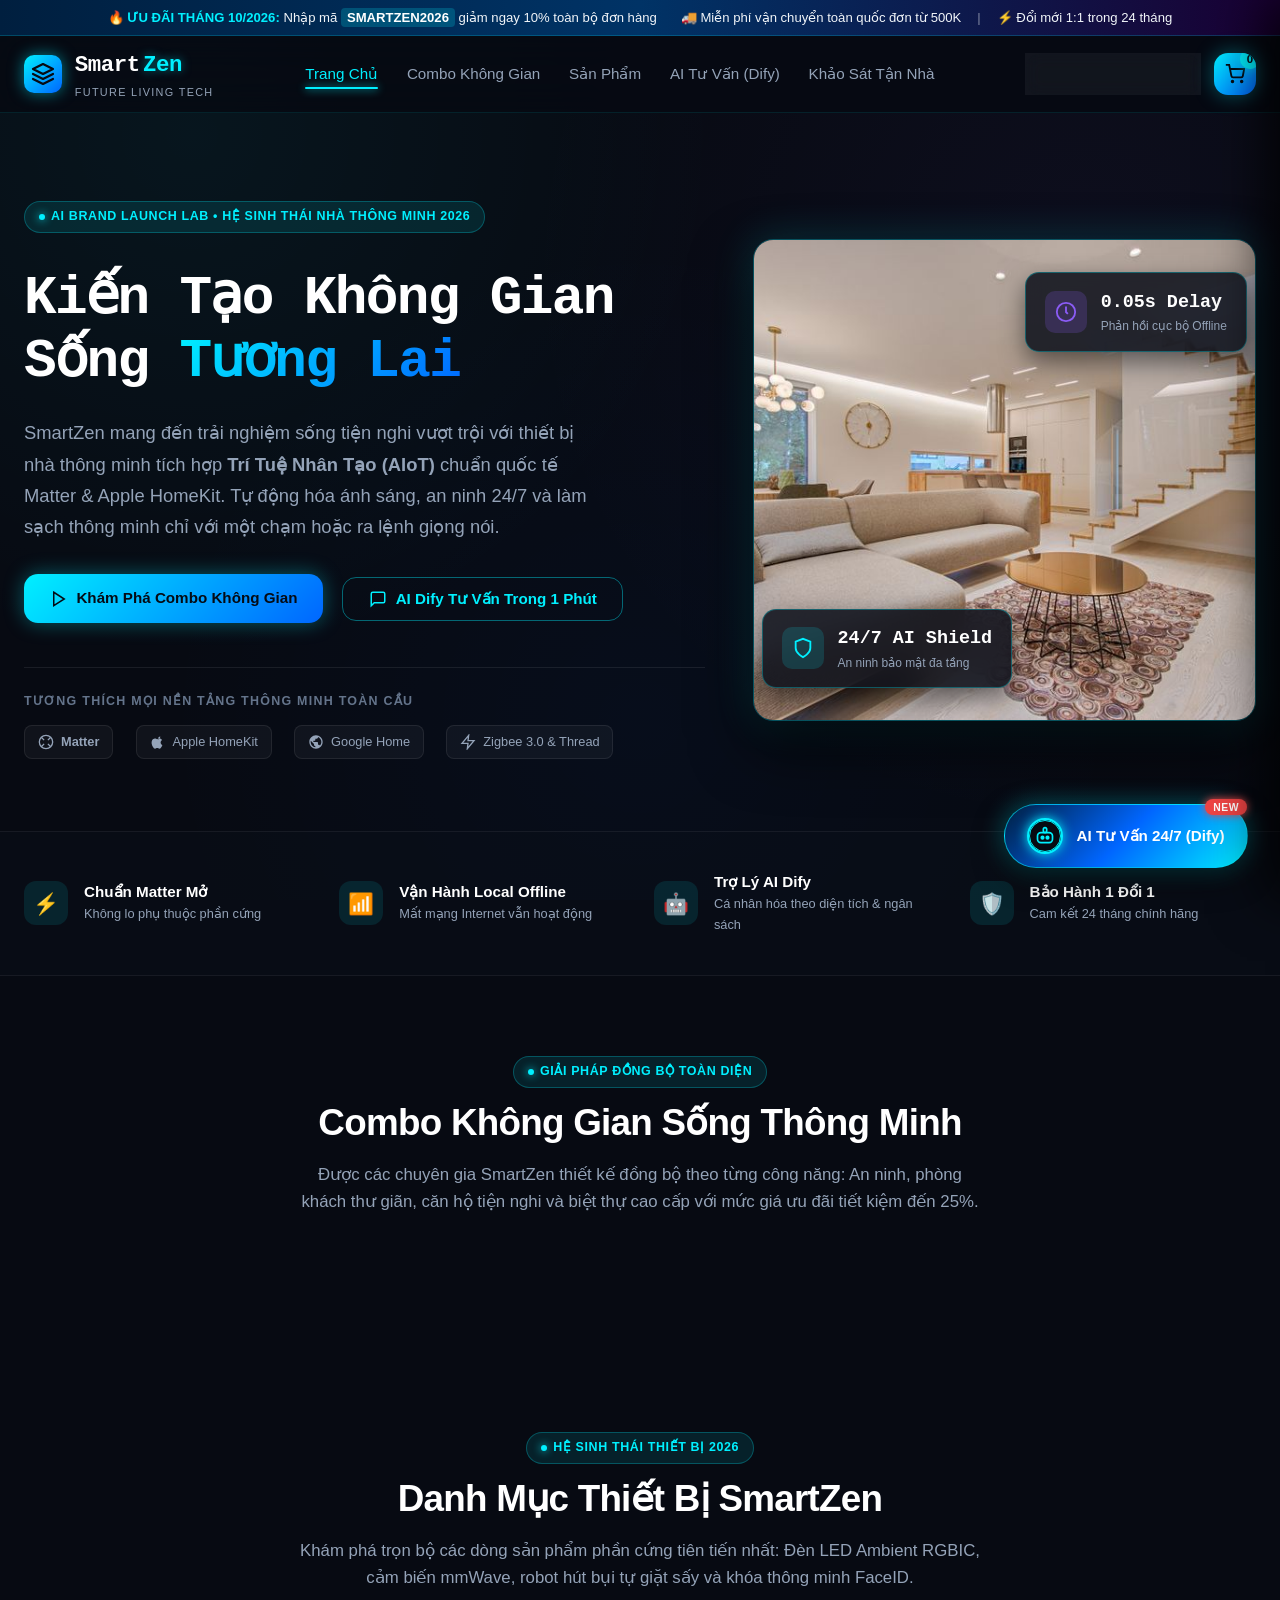
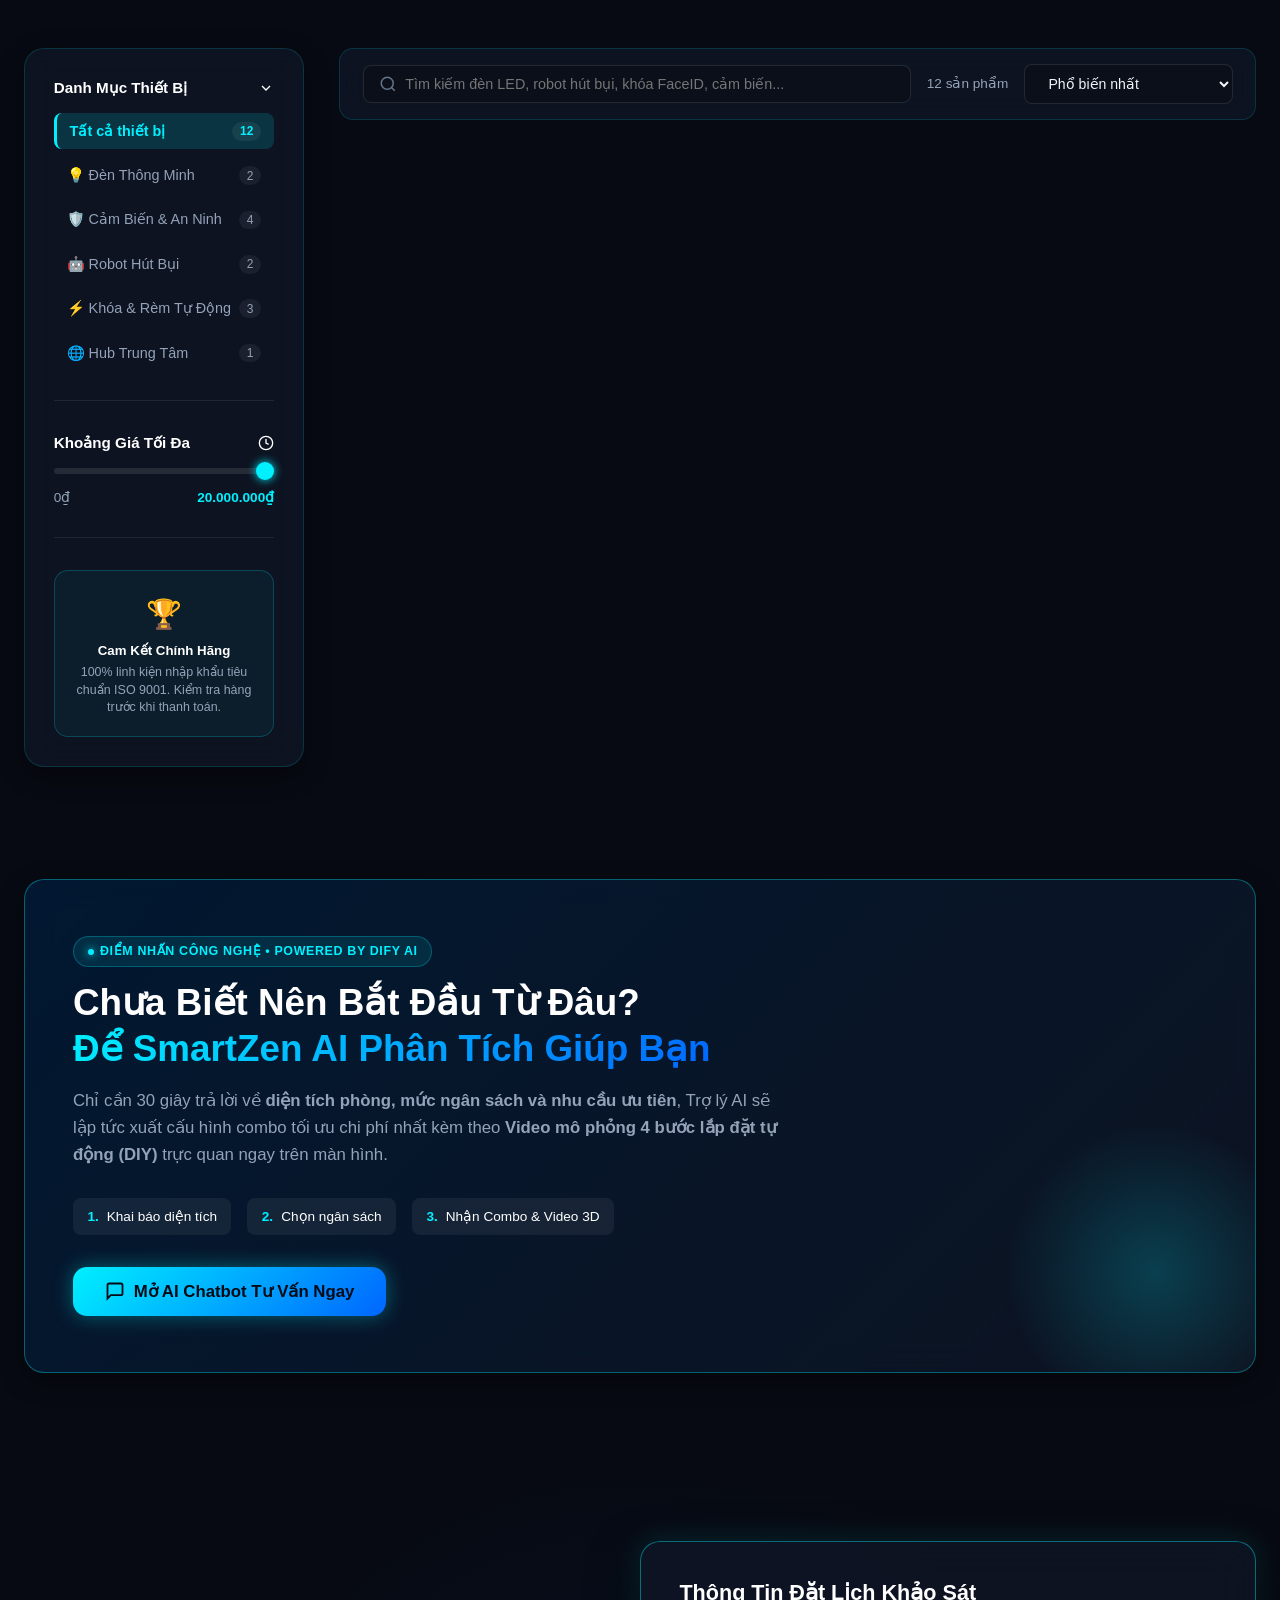
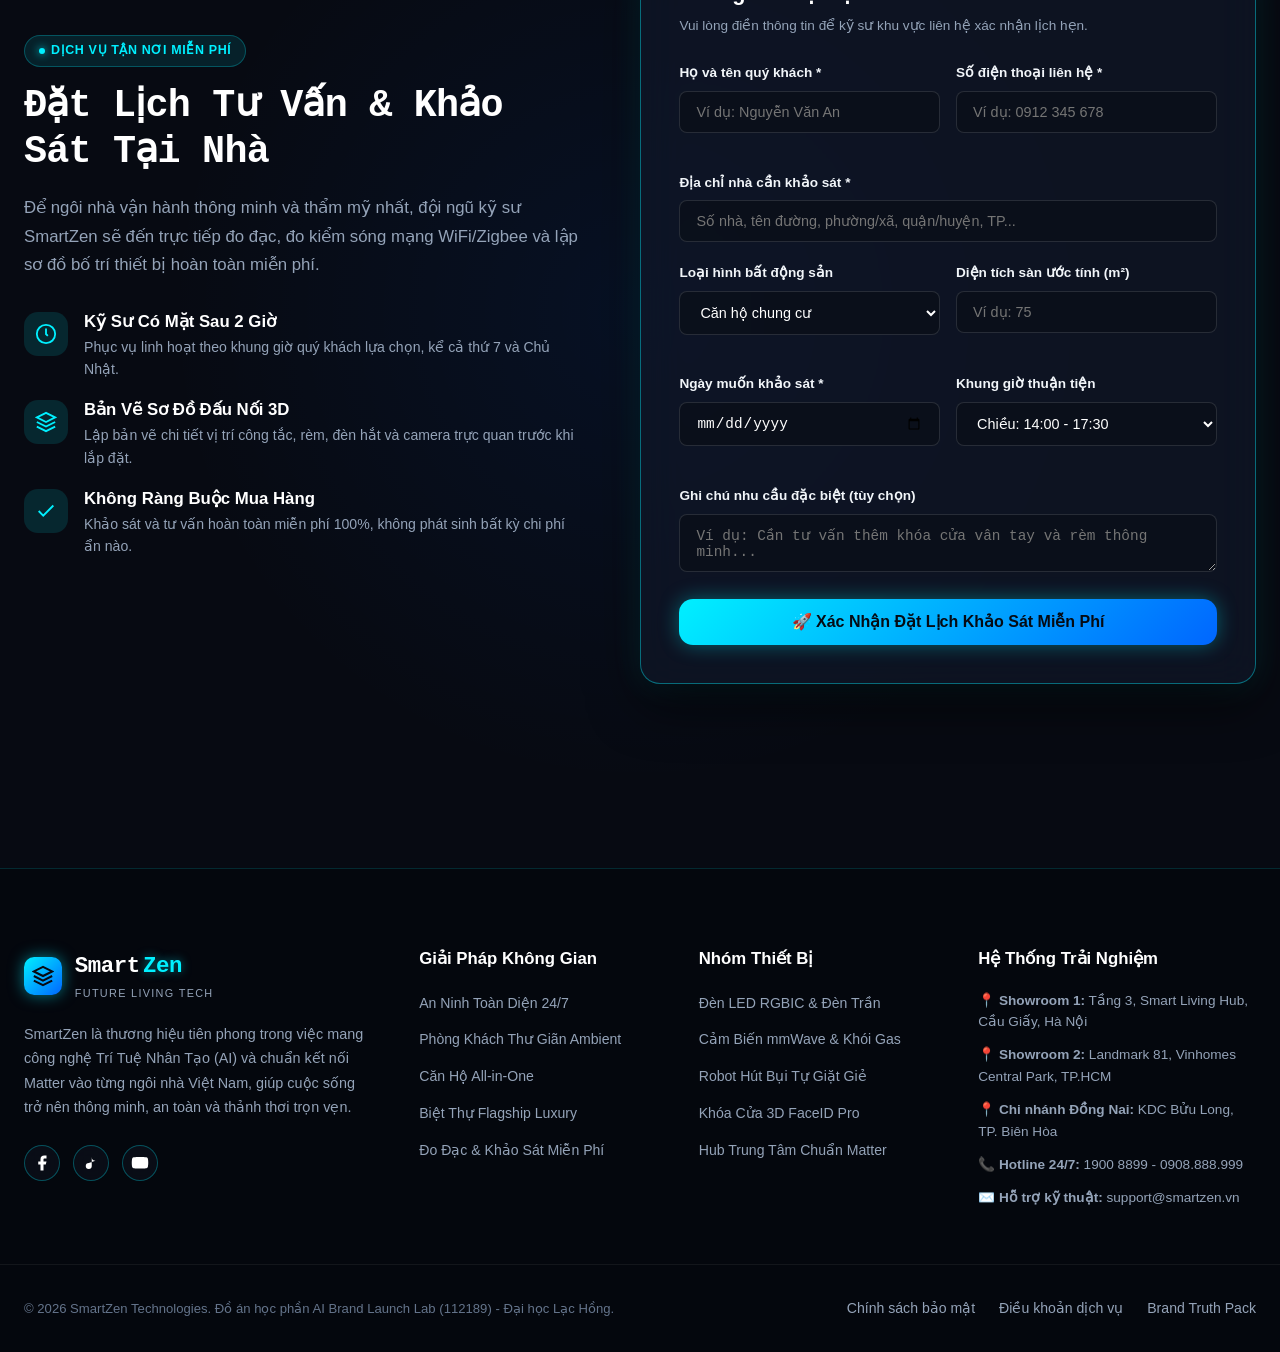
==== commit 8b915cc7: "Add files via upload" ====
--- a/index.html
+++ b/index.html
@@ -23,7 +23,9 @@
     }
   </style>
   <link rel="stylesheet" href="./css/style.css">
+  <link rel="stylesheet" href="./style.css">
   <link rel="stylesheet" href="./css/responsive.css">
+  <link rel="stylesheet" href="./responsive.css">
 </head>
 <body>
 
@@ -155,7 +157,7 @@
       <!-- Right Visual Showcase -->
       <div class="hero-visual">
         <div class="hero-card-glow">
-          <img src="assets/images/combos/combo-phong-khach.jpg" alt="Không gian sống thông minh SmartZen">
+          <img src="assets/images/combos/combo-phong-khach.jpg" onerror="this.onerror=null;this.src='./combo-phong-khach.jpg';" alt="Không gian sống thông minh SmartZen">
           <!-- Floating Status Widget Left -->
           <div class="hero-floating-stat stat-left">
             <div class="stat-icon">
@@ -848,7 +850,7 @@
       <div style="display: grid; grid-template-columns: 1fr 1.1fr; gap: 2.2rem; align-items: start;">
         <!-- Product Image Showcase -->
         <div style="background: #0D1322; border-radius: var(--radius-md); overflow: hidden; border: 1px solid rgba(0,240,255,0.2);">
-          <img id="qvProductImg" src="" alt="Sản phẩm" style="width: 100%; height: 360px; object-fit: cover;">
+          <img id="qvProductImg" src="" onerror="this.onerror=null;this.src='./'+this.src.split('/').pop();" alt="Sản phẩm" style="width: 100%; height: 360px; object-fit: cover;">
           <div style="padding: 0.8rem; display: flex; align-items: center; justify-content: space-around; font-size: 0.75rem; color: var(--text-secondary); border-top: 1px solid rgba(255,255,255,0.06);">
             <span>🛡️ Bảo hành 24T</span>
             <span>⚡ Hỗ trợ Matter</span>
@@ -908,7 +910,7 @@
 
       <div style="display: grid; grid-template-columns: 1fr 1.2fr; gap: 2rem;">
         <div>
-          <img id="comboModalImg" src="" alt="Combo" style="width: 100%; height: 260px; object-fit: cover; border-radius: var(--radius-md); border: 1px solid rgba(0,240,255,0.3);">
+          <img id="comboModalImg" src="" onerror="this.onerror=null;this.src='./'+this.src.split('/').pop();" alt="Combo" style="width: 100%; height: 260px; object-fit: cover; border-radius: var(--radius-md); border: 1px solid rgba(0,240,255,0.3);">
           <div style="margin-top: 1.2rem; background: rgba(16, 185, 129, 0.1); border: 1px solid var(--status-success); border-radius: var(--radius-sm); padding: 0.8rem; text-align: center;">
             <span id="comboModalSavings" style="color: var(--status-success); font-weight: 700; font-size: 0.9rem;"></span>
           </div>
@@ -974,12 +976,34 @@
     </div>
   </div>
 
-  <!-- Scripts -->
-  <script src="js/products-data.js"></script>
-  <script src="js/cart.js"></script>
-  <script src="js/catalog.js"></script>
-  <script src="js/dify-chatbot.js"></script>
-  <script src="js/survey.js"></script>
-  <script src="js/main.js"></script>
+  <!-- Scripts: Tự động hỗ trợ cả thư mục /js/ lẫn file ở thư mục gốc GitHub -->
+  <script>
+    (function() {
+      const scripts = [
+        'products-data.js',
+        'cart.js',
+        'catalog.js',
+        'dify-chatbot.js',
+        'survey.js',
+        'main.js'
+      ];
+      function loadNext(idx) {
+        if (idx >= scripts.length) return;
+        const file = scripts[idx];
+        const s = document.createElement('script');
+        s.src = './js/' + file;
+        s.onload = function() { loadNext(idx + 1); };
+        s.onerror = function() {
+          const sFallback = document.createElement('script');
+          sFallback.src = './' + file;
+          sFallback.onload = function() { loadNext(idx + 1); };
+          sFallback.onerror = function() { loadNext(idx + 1); };
+          document.body.appendChild(sFallback);
+        };
+        document.body.appendChild(s);
+      }
+      loadNext(0);
+    })();
+  </script>
 </body>
 </html>
--- a/style.css
+++ b/style.css
@@ -0,0 +1,2029 @@
+/* ==========================================================================
+   SmartZen Design System & Core Styles
+   Brand: SmartZen - Future Living Technology
+   Style: Futuristic Tech, Sleek Glassmorphism, Deep Space Dark Theme
+   ========================================================================== */
+
+@import url('https://fonts.googleapis.com/css2?family=Plus+Jakarta+Sans:wght@300;400;500;600;700;800&family=Space+Grotesk:wght@500;700&display=swap');
+
+:root {
+  /* Theme Colors */
+  --bg-space: #070A12;
+  --bg-main: #0B0F19;
+  --bg-card: rgba(16, 24, 40, 0.7);
+  --bg-card-hover: rgba(22, 33, 56, 0.85);
+  --bg-card-solid: #111827;
+  --bg-elevated: #151F33;
+  --bg-input: rgba(11, 15, 25, 0.8);
+
+  /* Accents & Gradients */
+  --cyan-neon: #00F0FF;
+  --cyan-glow: rgba(0, 240, 255, 0.35);
+  --cyan-subtle: rgba(0, 240, 255, 0.1);
+  --blue-tech: #0066FF;
+  --blue-vibrant: #2563EB;
+  --purple-neon: #8B5CF6;
+  --purple-glow: rgba(139, 92, 246, 0.35);
+  
+  --grad-primary: linear-gradient(135deg, #00F0FF 0%, #0066FF 100%);
+  --grad-accent: linear-gradient(135deg, #00F0FF 0%, #8B5CF6 100%);
+  --grad-dark: linear-gradient(180deg, rgba(16, 24, 40, 0.9) 0%, rgba(11, 15, 25, 0.95) 100%);
+  --grad-glow: radial-gradient(circle at 50% 0%, rgba(0, 240, 255, 0.15) 0%, transparent 70%);
+
+  /* Borders & Glass */
+  --border-glass: 1px solid rgba(0, 240, 255, 0.15);
+  --border-glass-bright: 1px solid rgba(0, 240, 255, 0.4);
+  --border-subtle: 1px solid rgba(255, 255, 255, 0.08);
+
+  /* Shadows */
+  --shadow-sm: 0 4px 12px rgba(0, 0, 0, 0.25);
+  --shadow-md: 0 8px 24px rgba(0, 0, 0, 0.4);
+  --shadow-lg: 0 16px 36px rgba(0, 0, 0, 0.6);
+  --shadow-cyan: 0 0 25px rgba(0, 240, 255, 0.3);
+  --shadow-purple: 0 0 25px rgba(139, 92, 246, 0.3);
+
+  /* Typography */
+  --font-main: 'Plus Jakarta Sans', -apple-system, BlinkMacSystemFont, 'Segoe UI', Roboto, sans-serif;
+  --font-tech: 'Space Grotesk', monospace, sans-serif;
+
+  /* Text Colors */
+  --text-white: #FFFFFF;
+  --text-primary: #F1F5F9;
+  --text-secondary: #94A3B8;
+  --text-muted: #64748B;
+  --text-accent: #00F0FF;
+
+  /* Functional Status */
+  --status-success: #10B981;
+  --status-warning: #F59E0B;
+  --status-danger: #EF4444;
+  --status-info: #00F0FF;
+
+  /* Spacing & Radii */
+  --radius-sm: 8px;
+  --radius-md: 14px;
+  --radius-lg: 20px;
+  --radius-full: 9999px;
+
+  /* Transitions */
+  --transition-fast: 0.2s cubic-bezier(0.4, 0, 0.2, 1);
+  --transition-normal: 0.3s cubic-bezier(0.4, 0, 0.2, 1);
+  --transition-smooth: 0.45s cubic-bezier(0.16, 1, 0.3, 1);
+}
+
+/* Base Reset */
+*, *::before, *::after {
+  box-sizing: border-box;
+  margin: 0;
+  padding: 0;
+}
+
+html {
+  scroll-behavior: smooth;
+  font-size: 16px;
+  background-color: #070A12;
+  background-color: var(--bg-space);
+  color: #F1F5F9;
+  color: var(--text-primary);
+  font-family: var(--font-main);
+  -webkit-font-smoothing: antialiased;
+  overflow-x: hidden;
+  width: 100%;
+  max-width: 100vw;
+}
+
+body {
+  background-color: #070A12;
+  background-color: var(--bg-space);
+  background-image: 
+    radial-gradient(circle at 15% 15%, rgba(0, 240, 255, 0.05) 0%, transparent 40%),
+    radial-gradient(circle at 85% 30%, rgba(139, 92, 246, 0.05) 0%, transparent 45%),
+    radial-gradient(circle at 50% 80%, rgba(0, 102, 255, 0.04) 0%, transparent 50%);
+  background-attachment: fixed;
+  min-height: 100vh;
+  line-height: 1.6;
+  overflow-x: hidden;
+  width: 100%;
+  max-width: 100vw;
+  position: relative;
+}
+
+img {
+  max-width: 100%;
+  height: auto;
+}
+
+/* Custom Scrollbar */
+::-webkit-scrollbar {
+  width: 8px;
+  height: 8px;
+}
+::-webkit-scrollbar-track {
+  background: var(--bg-space);
+}
+::-webkit-scrollbar-thumb {
+  background: rgba(0, 240, 255, 0.25);
+  border-radius: var(--radius-full);
+}
+::-webkit-scrollbar-thumb:hover {
+  background: var(--cyan-neon);
+}
+
+/* Container */
+.container {
+  width: 100%;
+  max-width: 1280px;
+  margin: 0 auto;
+  padding: 0 1.5rem;
+}
+
+/* Typography Utilities */
+h1, h2, h3, h4, h5, h6 {
+  color: var(--text-white);
+  font-weight: 700;
+  line-height: 1.25;
+}
+
+.tech-heading {
+  font-family: var(--font-tech);
+  letter-spacing: -0.02em;
+}
+
+.text-gradient {
+  background: var(--grad-primary);
+  -webkit-background-clip: text;
+  -webkit-text-fill-color: transparent;
+  display: inline-block;
+}
+
+.text-gradient-purple {
+  background: var(--grad-accent);
+  -webkit-background-clip: text;
+  -webkit-text-fill-color: transparent;
+  display: inline-block;
+}
+
+.badge-tag {
+  display: inline-flex;
+  align-items: center;
+  gap: 0.4rem;
+  padding: 0.3rem 0.85rem;
+  font-size: 0.78rem;
+  font-weight: 600;
+  letter-spacing: 0.05em;
+  text-transform: uppercase;
+  border-radius: var(--radius-full);
+  background: rgba(0, 240, 255, 0.1);
+  color: var(--cyan-neon);
+  border: 1px solid rgba(0, 240, 255, 0.25);
+}
+
+.badge-tag.pulse::before {
+  content: '';
+  width: 6px;
+  height: 6px;
+  background: var(--cyan-neon);
+  border-radius: 50%;
+  box-shadow: 0 0 8px var(--cyan-neon);
+  animation: pulseDot 1.6s infinite;
+}
+
+@keyframes pulseDot {
+  0%, 100% { opacity: 1; transform: scale(1); }
+  50% { opacity: 0.4; transform: scale(0.8); }
+}
+
+/* Buttons */
+.btn {
+  display: inline-flex;
+  align-items: center;
+  justify-content: center;
+  gap: 0.55rem;
+  font-family: var(--font-main);
+  font-weight: 600;
+  font-size: 0.95rem;
+  padding: 0.75rem 1.6rem;
+  border-radius: var(--radius-md);
+  border: none;
+  cursor: pointer;
+  transition: all var(--transition-normal);
+  text-decoration: none;
+  white-space: nowrap;
+  position: relative;
+  overflow: hidden;
+}
+
+.btn-primary {
+  background: var(--grad-primary);
+  color: #050B14;
+  box-shadow: 0 0 20px rgba(0, 240, 255, 0.35);
+  font-weight: 700;
+}
+.btn-primary:hover {
+  transform: translateY(-2px);
+  box-shadow: 0 0 30px rgba(0, 240, 255, 0.6);
+  color: #000;
+}
+
+.btn-secondary {
+  background: rgba(255, 255, 255, 0.05);
+  color: var(--text-white);
+  border: 1px solid rgba(255, 255, 255, 0.12);
+  backdrop-filter: blur(8px);
+}
+.btn-secondary:hover {
+  background: rgba(0, 240, 255, 0.1);
+  border-color: rgba(0, 240, 255, 0.4);
+  color: var(--cyan-neon);
+  transform: translateY(-2px);
+}
+
+.btn-outline-glow {
+  background: transparent;
+  color: var(--cyan-neon);
+  border: 1px solid rgba(0, 240, 255, 0.4);
+}
+.btn-outline-glow:hover {
+  background: rgba(0, 240, 255, 0.12);
+  border-color: var(--cyan-neon);
+  box-shadow: 0 0 20px rgba(0, 240, 255, 0.3);
+  transform: translateY(-2px);
+}
+
+.btn-icon {
+  width: 42px;
+  height: 42px;
+  padding: 0;
+  border-radius: var(--radius-md);
+  display: inline-flex;
+  align-items: center;
+  justify-content: center;
+}
+
+/* Glass Cards */
+.glass-card {
+  background: var(--bg-card);
+  backdrop-filter: blur(16px);
+  -webkit-backdrop-filter: blur(16px);
+  border: var(--border-glass);
+  border-radius: var(--radius-lg);
+  box-shadow: var(--shadow-md);
+  transition: all var(--transition-normal);
+}
+.glass-card:hover {
+  border-color: rgba(0, 240, 255, 0.4);
+  box-shadow: 0 12px 30px rgba(0, 0, 0, 0.5), 0 0 20px rgba(0, 240, 255, 0.15);
+  transform: translateY(-3px);
+}
+
+/* ==========================================================================
+   Header & Navigation
+   ========================================================================== */
+.site-header {
+  position: sticky;
+  top: 0;
+  z-index: 100;
+  background: rgba(7, 10, 18, 0.85);
+  backdrop-filter: blur(20px);
+  -webkit-backdrop-filter: blur(20px);
+  border-bottom: 1px solid rgba(0, 240, 255, 0.1);
+  transition: all var(--transition-normal);
+}
+.site-header.scrolled {
+  background: rgba(7, 10, 18, 0.95);
+  box-shadow: 0 10px 30px rgba(0, 0, 0, 0.6);
+}
+
+.navbar {
+  display: flex;
+  align-items: center;
+  justify-content: space-between;
+  height: 76px;
+}
+
+/* Brand Logo */
+.brand-logo {
+  display: flex;
+  align-items: center;
+  gap: 0.8rem;
+  text-decoration: none;
+  cursor: pointer;
+}
+.brand-logo-icon {
+  width: 38px;
+  height: 38px;
+  display: flex;
+  align-items: center;
+  justify-content: center;
+  background: var(--grad-primary);
+  border-radius: 10px;
+  box-shadow: 0 0 15px rgba(0, 240, 255, 0.5);
+  color: #070A12;
+}
+.brand-logo-text {
+  display: flex;
+  flex-direction: column;
+}
+.brand-title {
+  font-family: var(--font-tech);
+  font-size: 1.4rem;
+  font-weight: 800;
+  letter-spacing: -0.02em;
+  color: var(--text-white);
+  display: flex;
+  align-items: center;
+  gap: 0.2rem;
+}
+.brand-title span {
+  color: var(--cyan-neon);
+  text-shadow: 0 0 10px rgba(0, 240, 255, 0.5);
+}
+.brand-subtitle {
+  font-size: 0.68rem;
+  color: var(--text-secondary);
+  letter-spacing: 0.12em;
+  text-transform: uppercase;
+  font-weight: 500;
+}
+
+/* Nav Links */
+.nav-menu {
+  display: flex;
+  align-items: center;
+  gap: 1.8rem;
+  list-style: none;
+}
+.nav-link {
+  color: var(--text-secondary);
+  text-decoration: none;
+  font-weight: 500;
+  font-size: 0.95rem;
+  transition: color var(--transition-fast);
+  position: relative;
+  padding: 0.4rem 0;
+}
+.nav-link:hover, .nav-link.active {
+  color: var(--cyan-neon);
+}
+.nav-link.active::after {
+  content: '';
+  position: absolute;
+  bottom: 0;
+  left: 0;
+  width: 100%;
+  height: 2px;
+  background: var(--cyan-neon);
+  box-shadow: 0 0 8px var(--cyan-neon);
+  border-radius: 2px;
+}
+
+/* Nav Actions */
+.nav-actions {
+  display: flex;
+  align-items: center;
+  gap: 0.85rem;
+}
+
+.cart-btn-trigger {
+  position: relative;
+}
+.cart-badge {
+  position: absolute;
+  top: -4px;
+  right: -4px;
+  background: var(--cyan-neon);
+  color: #050B14;
+  font-size: 0.72rem;
+  font-weight: 800;
+  width: 20px;
+  height: 20px;
+  border-radius: 50%;
+  display: flex;
+  align-items: center;
+  justify-content: center;
+  box-shadow: 0 0 10px rgba(0, 240, 255, 0.7);
+}
+
+.mobile-menu-toggle {
+  display: none;
+  background: transparent;
+  border: none;
+  color: var(--text-white);
+  cursor: pointer;
+  padding: 0.4rem;
+}
+
+/* Top Notification Banner */
+.top-notice-bar {
+  background: linear-gradient(90deg, #001f3f 0%, #003366 50%, #1a0033 100%);
+  border-bottom: 1px solid rgba(0, 240, 255, 0.2);
+  padding: 0.45rem 1rem;
+  font-size: 0.82rem;
+  color: var(--text-primary);
+  display: flex;
+  align-items: center;
+  justify-content: center;
+  gap: 1.5rem;
+  flex-wrap: wrap;
+  width: 100%;
+  max-width: 100vw;
+}
+.top-notice-bar .highlight {
+  color: var(--cyan-neon);
+  font-weight: 700;
+}
+
+/* ==========================================================================
+   Hero Section
+   ========================================================================== */
+.hero-section {
+  position: relative;
+  padding: 5.5rem 0 4.5rem;
+  overflow: hidden;
+}
+
+.hero-grid {
+  display: grid;
+  grid-template-columns: 1.15fr 0.85fr;
+  gap: 3rem;
+  align-items: center;
+}
+
+.hero-content {
+  position: relative;
+  z-index: 2;
+}
+
+.hero-title {
+  font-size: 3.4rem;
+  line-height: 1.15;
+  margin: 1.2rem 0 1.5rem;
+  letter-spacing: -0.03em;
+}
+
+.hero-desc {
+  font-size: 1.15rem;
+  color: var(--text-secondary);
+  line-height: 1.7;
+  margin-bottom: 2rem;
+  max-width: 580px;
+}
+
+.hero-cta-group {
+  display: flex;
+  align-items: center;
+  gap: 1.2rem;
+  margin-bottom: 2.8rem;
+  flex-wrap: wrap;
+}
+
+/* Ecosystem Compatibility Badges */
+.ecosystem-strip {
+  border-top: 1px solid rgba(255, 255, 255, 0.08);
+  padding-top: 1.5rem;
+}
+.ecosystem-label {
+  font-size: 0.78rem;
+  color: var(--text-muted);
+  text-transform: uppercase;
+  letter-spacing: 0.1em;
+  margin-bottom: 0.8rem;
+  font-weight: 600;
+}
+.ecosystem-icons {
+  display: flex;
+  align-items: center;
+  gap: 1.4rem;
+  flex-wrap: wrap;
+}
+.eco-pill {
+  display: inline-flex;
+  align-items: center;
+  gap: 0.45rem;
+  padding: 0.35rem 0.8rem;
+  background: rgba(255, 255, 255, 0.04);
+  border: 1px solid rgba(255, 255, 255, 0.08);
+  border-radius: var(--radius-sm);
+  font-size: 0.8rem;
+  color: var(--text-secondary);
+  transition: all var(--transition-fast);
+}
+.eco-pill:hover {
+  background: rgba(0, 240, 255, 0.08);
+  border-color: rgba(0, 240, 255, 0.3);
+  color: var(--text-white);
+  transform: translateY(-2px);
+}
+
+/* Hero Visual Showcase */
+.hero-visual {
+  position: relative;
+  z-index: 1;
+}
+
+.hero-card-glow {
+  position: relative;
+  border-radius: var(--radius-lg);
+  overflow: hidden;
+  box-shadow: 0 25px 60px rgba(0, 0, 0, 0.7), 0 0 40px rgba(0, 240, 255, 0.2);
+  border: 1px solid rgba(0, 240, 255, 0.3);
+}
+
+.hero-card-glow img {
+  width: 100%;
+  height: 480px;
+  object-fit: cover;
+  display: block;
+  transition: transform var(--transition-smooth);
+}
+.hero-card-glow:hover img {
+  transform: scale(1.03);
+}
+
+.hero-floating-stat {
+  position: absolute;
+  background: rgba(11, 15, 25, 0.85);
+  backdrop-filter: blur(14px);
+  -webkit-backdrop-filter: blur(14px);
+  border: 1px solid rgba(0, 240, 255, 0.3);
+  border-radius: var(--radius-md);
+  padding: 0.9rem 1.2rem;
+  box-shadow: 0 10px 25px rgba(0, 0, 0, 0.5);
+  display: flex;
+  align-items: center;
+  gap: 0.85rem;
+  z-index: 3;
+  animation: floatStat 4s ease-in-out infinite alternate;
+}
+.hero-floating-stat.stat-left {
+  bottom: 2rem;
+  left: 0.5rem;
+}
+.hero-floating-stat.stat-right {
+  top: 2rem;
+  right: 0.5rem;
+  animation-delay: -2s;
+}
+
+@keyframes floatStat {
+  0% { transform: translateY(0px); }
+  100% { transform: translateY(-10px); }
+}
+
+.stat-icon {
+  width: 42px;
+  height: 42px;
+  border-radius: 10px;
+  background: rgba(0, 240, 255, 0.15);
+  color: var(--cyan-neon);
+  display: flex;
+  align-items: center;
+  justify-content: center;
+}
+.stat-info .stat-value {
+  font-size: 1.15rem;
+  font-weight: 800;
+  color: var(--text-white);
+  font-family: var(--font-tech);
+}
+.stat-info .stat-label {
+  font-size: 0.75rem;
+  color: var(--text-secondary);
+}
+
+/* ==========================================================================
+   Section Headers
+   ========================================================================== */
+.section-header {
+  text-align: center;
+  max-width: 680px;
+  margin: 0 auto 3.5rem;
+}
+.section-header.text-left {
+  text-align: left;
+  margin-left: 0;
+}
+.section-title {
+  font-size: 2.3rem;
+  margin: 0.8rem 0 1rem;
+  letter-spacing: -0.02em;
+}
+.section-subtitle {
+  font-size: 1.05rem;
+  color: var(--text-secondary);
+}
+
+/* ==========================================================================
+   Featured Solutions / Living Spaces Combos
+   ========================================================================== */
+.combos-section {
+  padding: 5rem 0;
+  position: relative;
+}
+
+.combos-grid {
+  display: grid;
+  grid-template-columns: repeat(2, 1fr);
+  gap: 2rem;
+}
+
+.combo-card {
+  display: flex;
+  flex-direction: column;
+  border-radius: var(--radius-lg);
+  overflow: hidden;
+  position: relative;
+  background: var(--bg-card);
+  backdrop-filter: blur(16px);
+  border: var(--border-glass);
+  transition: all var(--transition-normal);
+}
+.combo-card:hover {
+  border-color: rgba(0, 240, 255, 0.45);
+  box-shadow: 0 16px 40px rgba(0, 0, 0, 0.6), 0 0 30px rgba(0, 240, 255, 0.2);
+  transform: translateY(-4px);
+}
+
+.combo-image-wrap {
+  position: relative;
+  height: 240px;
+  overflow: hidden;
+}
+.combo-image-wrap img {
+  width: 100%;
+  height: 100%;
+  object-fit: cover;
+  transition: transform var(--transition-smooth);
+}
+.combo-card:hover .combo-image-wrap img {
+  transform: scale(1.05);
+}
+
+.combo-badge-floating {
+  position: absolute;
+  top: 1rem;
+  left: 1rem;
+  z-index: 2;
+}
+
+.combo-savings-pill {
+  position: absolute;
+  bottom: 1rem;
+  right: 1rem;
+  background: rgba(16, 185, 129, 0.9);
+  color: #FFFFFF;
+  padding: 0.35rem 0.85rem;
+  border-radius: var(--radius-full);
+  font-size: 0.8rem;
+  font-weight: 700;
+  box-shadow: 0 4px 12px rgba(16, 185, 129, 0.4);
+}
+
+.combo-body {
+  padding: 1.8rem;
+  display: flex;
+  flex-direction: column;
+  flex: 1;
+}
+
+.combo-target {
+  font-size: 0.8rem;
+  color: var(--cyan-neon);
+  font-weight: 600;
+  text-transform: uppercase;
+  letter-spacing: 0.08em;
+  margin-bottom: 0.4rem;
+}
+
+.combo-title {
+  font-size: 1.4rem;
+  margin-bottom: 0.5rem;
+  color: var(--text-white);
+}
+
+.combo-desc {
+  font-size: 0.92rem;
+  color: var(--text-secondary);
+  margin-bottom: 1.2rem;
+}
+
+.combo-items-list {
+  background: rgba(11, 15, 25, 0.6);
+  border: 1px solid rgba(255, 255, 255, 0.05);
+  border-radius: var(--radius-md);
+  padding: 1rem 1.2rem;
+  margin-bottom: 1.4rem;
+}
+.combo-items-title {
+  font-size: 0.8rem;
+  font-weight: 700;
+  color: var(--text-primary);
+  margin-bottom: 0.6rem;
+  text-transform: uppercase;
+  letter-spacing: 0.05em;
+  display: flex;
+  align-items: center;
+  gap: 0.4rem;
+}
+.combo-items-list ul {
+  list-style: none;
+  display: flex;
+  flex-direction: column;
+  gap: 0.4rem;
+}
+.combo-items-list li {
+  font-size: 0.85rem;
+  color: var(--text-secondary);
+  display: flex;
+  align-items: center;
+  justify-content: space-between;
+}
+.combo-items-list li span.qty {
+  color: var(--cyan-neon);
+  font-weight: 700;
+  font-size: 0.8rem;
+  background: rgba(0, 240, 255, 0.1);
+  padding: 0.1rem 0.5rem;
+  border-radius: 4px;
+}
+
+.combo-footer {
+  margin-top: auto;
+  display: flex;
+  align-items: center;
+  justify-content: space-between;
+  padding-top: 1.2rem;
+  border-top: 1px solid rgba(255, 255, 255, 0.08);
+}
+
+.combo-pricing {
+  display: flex;
+  flex-direction: column;
+}
+.combo-current-price {
+  font-size: 1.5rem;
+  font-weight: 800;
+  color: var(--cyan-neon);
+  font-family: var(--font-tech);
+}
+.combo-original-price {
+  font-size: 0.85rem;
+  color: var(--text-muted);
+  text-decoration: line-through;
+}
+
+/* ==========================================================================
+   Product Catalog & Filter System
+   ========================================================================== */
+.catalog-section {
+  padding: 5rem 0;
+  position: relative;
+}
+
+.catalog-layout {
+  display: grid;
+  grid-template-columns: 280px 1fr;
+  gap: 2.2rem;
+  align-items: start;
+}
+
+/* Sidebar Filters */
+.catalog-sidebar {
+  position: sticky;
+  top: 96px;
+  background: var(--bg-card);
+  backdrop-filter: blur(16px);
+  border: var(--border-glass);
+  border-radius: var(--radius-lg);
+  padding: 1.8rem;
+  box-shadow: var(--shadow-md);
+}
+
+.filter-group {
+  margin-bottom: 2rem;
+  padding-bottom: 1.8rem;
+  border-bottom: 1px solid rgba(255, 255, 255, 0.08);
+}
+.filter-group:last-child {
+  margin-bottom: 0;
+  padding-bottom: 0;
+  border-bottom: none;
+}
+
+.filter-title {
+  font-size: 0.95rem;
+  font-weight: 700;
+  color: var(--text-white);
+  margin-bottom: 1rem;
+  display: flex;
+  align-items: center;
+  justify-content: space-between;
+}
+
+/* Category Pills / List */
+.category-filter-list {
+  list-style: none;
+  display: flex;
+  flex-direction: column;
+  gap: 0.5rem;
+}
+
+.category-filter-btn {
+  width: 100%;
+  display: flex;
+  align-items: center;
+  justify-content: space-between;
+  background: transparent;
+  border: none;
+  color: var(--text-secondary);
+  font-size: 0.9rem;
+  padding: 0.55rem 0.8rem;
+  border-radius: var(--radius-sm);
+  cursor: pointer;
+  transition: all var(--transition-fast);
+  text-align: left;
+}
+.category-filter-btn:hover {
+  background: rgba(0, 240, 255, 0.08);
+  color: var(--cyan-neon);
+}
+.category-filter-btn.active {
+  background: rgba(0, 240, 255, 0.15);
+  color: var(--cyan-neon);
+  font-weight: 700;
+  border-left: 3px solid var(--cyan-neon);
+}
+.category-filter-btn .cat-count {
+  font-size: 0.75rem;
+  background: rgba(255, 255, 255, 0.06);
+  padding: 0.15rem 0.5rem;
+  border-radius: var(--radius-full);
+}
+
+/* Price Range Slider */
+.price-slider-wrap {
+  display: flex;
+  flex-direction: column;
+  gap: 0.8rem;
+}
+.price-inputs-row {
+  display: flex;
+  align-items: center;
+  justify-content: space-between;
+  font-size: 0.85rem;
+  color: var(--text-secondary);
+}
+.range-slider {
+  width: 100%;
+  height: 6px;
+  -webkit-appearance: none;
+  background: rgba(255, 255, 255, 0.1);
+  border-radius: var(--radius-full);
+  outline: none;
+}
+.range-slider::-webkit-slider-thumb {
+  -webkit-appearance: none;
+  width: 18px;
+  height: 18px;
+  border-radius: 50%;
+  background: var(--cyan-neon);
+  cursor: pointer;
+  box-shadow: 0 0 10px var(--cyan-neon);
+  transition: transform 0.15s;
+}
+.range-slider::-webkit-slider-thumb:hover {
+  transform: scale(1.2);
+}
+
+/* Catalog Main Content */
+.catalog-content {
+  display: flex;
+  flex-direction: column;
+  gap: 1.8rem;
+}
+
+/* Search & Toolbar */
+.catalog-toolbar {
+  display: flex;
+  align-items: center;
+  justify-content: space-between;
+  gap: 1rem;
+  background: var(--bg-card);
+  backdrop-filter: blur(14px);
+  border: var(--border-glass);
+  border-radius: var(--radius-md);
+  padding: 0.9rem 1.4rem;
+  flex-wrap: wrap;
+}
+
+.search-box-wrap {
+  position: relative;
+  flex: 1;
+  min-width: 240px;
+}
+.search-box-wrap svg {
+  position: absolute;
+  left: 1rem;
+  top: 50%;
+  transform: translateY(-50%);
+  color: var(--text-muted);
+}
+.search-input {
+  width: 100%;
+  background: var(--bg-input);
+  border: 1px solid rgba(255, 255, 255, 0.1);
+  border-radius: var(--radius-sm);
+  padding: 0.65rem 1rem 0.65rem 2.6rem;
+  color: var(--text-white);
+  font-size: 0.9rem;
+  outline: none;
+  transition: all var(--transition-fast);
+}
+.search-input:focus {
+  border-color: var(--cyan-neon);
+  box-shadow: 0 0 15px rgba(0, 240, 255, 0.25);
+}
+
+.toolbar-controls {
+  display: flex;
+  align-items: center;
+  gap: 1rem;
+}
+
+.sort-select {
+  background: var(--bg-input);
+  border: 1px solid rgba(255, 255, 255, 0.1);
+  color: var(--text-primary);
+  padding: 0.65rem 1.2rem;
+  border-radius: var(--radius-sm);
+  font-size: 0.88rem;
+  outline: none;
+  cursor: pointer;
+}
+.sort-select:focus {
+  border-color: var(--cyan-neon);
+}
+
+/* Products Grid */
+.products-grid {
+  display: grid;
+  grid-template-columns: repeat(auto-fill, minmax(260px, 1fr));
+  gap: 1.5rem;
+}
+
+/* Product Card */
+.product-card {
+  background: var(--bg-card);
+  backdrop-filter: blur(14px);
+  border: var(--border-glass);
+  border-radius: var(--radius-lg);
+  overflow: hidden;
+  display: flex;
+  flex-direction: column;
+  transition: all var(--transition-normal);
+  position: relative;
+}
+.product-card:hover {
+  border-color: rgba(0, 240, 255, 0.5);
+  box-shadow: 0 16px 35px rgba(0, 0, 0, 0.5), 0 0 25px rgba(0, 240, 255, 0.18);
+  transform: translateY(-4px);
+}
+
+.product-thumb-wrap {
+  position: relative;
+  height: 220px;
+  overflow: hidden;
+  background: #0D1322;
+}
+.product-thumb-wrap img {
+  width: 100%;
+  height: 100%;
+  object-fit: cover;
+  transition: transform var(--transition-smooth);
+}
+.product-card:hover .product-thumb-wrap img {
+  transform: scale(1.06);
+}
+
+.product-badge-float {
+  position: absolute;
+  top: 0.8rem;
+  left: 0.8rem;
+  z-index: 2;
+}
+
+.product-quick-actions {
+  position: absolute;
+  top: 0.8rem;
+  right: 0.8rem;
+  display: flex;
+  flex-direction: column;
+  gap: 0.5rem;
+  opacity: 0;
+  transform: translateX(10px);
+  transition: all var(--transition-normal);
+  z-index: 2;
+}
+.product-card:hover .product-quick-actions {
+  opacity: 1;
+  transform: translateX(0);
+}
+.btn-action-circle {
+  width: 36px;
+  height: 36px;
+  border-radius: 50%;
+  background: rgba(11, 15, 25, 0.85);
+  backdrop-filter: blur(8px);
+  border: 1px solid rgba(0, 240, 255, 0.3);
+  color: var(--text-white);
+  display: flex;
+  align-items: center;
+  justify-content: center;
+  cursor: pointer;
+  transition: all var(--transition-fast);
+}
+.btn-action-circle:hover {
+  background: var(--cyan-neon);
+  color: #050B14;
+  box-shadow: 0 0 12px var(--cyan-neon);
+}
+
+.product-card-body {
+  padding: 1.4rem;
+  display: flex;
+  flex-direction: column;
+  flex: 1;
+}
+
+.product-category-label {
+  font-size: 0.75rem;
+  color: var(--text-muted);
+  text-transform: uppercase;
+  letter-spacing: 0.05em;
+  font-weight: 600;
+  margin-bottom: 0.3rem;
+}
+
+.product-card-title {
+  font-size: 1.05rem;
+  font-weight: 700;
+  color: var(--text-white);
+  margin-bottom: 0.5rem;
+  line-height: 1.4;
+  min-height: 2.8rem;
+  display: -webkit-box;
+  -webkit-line-clamp: 2;
+  -webkit-box-orient: vertical;
+  overflow: hidden;
+  cursor: pointer;
+}
+.product-card-title:hover {
+  color: var(--cyan-neon);
+}
+
+.product-meta-row {
+  display: flex;
+  align-items: center;
+  justify-content: space-between;
+  margin-bottom: 0.9rem;
+  font-size: 0.82rem;
+}
+.product-rating {
+  display: flex;
+  align-items: center;
+  gap: 0.3rem;
+  color: #FBBF24;
+  font-weight: 600;
+}
+.product-stock {
+  color: var(--status-success);
+  font-size: 0.75rem;
+  display: flex;
+  align-items: center;
+  gap: 0.3rem;
+}
+.product-stock::before {
+  content: '';
+  width: 6px;
+  height: 6px;
+  border-radius: 50%;
+  background: var(--status-success);
+}
+
+.product-card-footer {
+  margin-top: auto;
+  display: flex;
+  align-items: center;
+  justify-content: space-between;
+  padding-top: 1rem;
+  border-top: 1px solid rgba(255, 255, 255, 0.08);
+}
+
+.product-price-box {
+  display: flex;
+  flex-direction: column;
+}
+.current-price {
+  font-size: 1.25rem;
+  font-weight: 800;
+  color: var(--cyan-neon);
+  font-family: var(--font-tech);
+}
+.original-price {
+  font-size: 0.8rem;
+  color: var(--text-muted);
+  text-decoration: line-through;
+}
+
+/* ==========================================================================
+   AI Chatbot Floating Widget & Window (Tích hợp Dify AI)
+   ========================================================================== */
+.chatbot-widget-container {
+  position: fixed;
+  bottom: 2rem;
+  right: 2rem;
+  z-index: 999;
+}
+
+/* Floating Launch Button */
+.chatbot-launcher-btn {
+  display: flex;
+  align-items: center;
+  gap: 0.85rem;
+  padding: 0.8rem 1.4rem;
+  background: linear-gradient(135deg, #001f3f 0%, #0066FF 50%, #00F0FF 100%);
+  border: 1px solid rgba(0, 240, 255, 0.6);
+  border-radius: var(--radius-full);
+  color: #FFFFFF;
+  font-weight: 700;
+  font-size: 0.95rem;
+  cursor: pointer;
+  box-shadow: 0 10px 30px rgba(0, 0, 0, 0.6), 0 0 25px rgba(0, 240, 255, 0.4);
+  transition: all var(--transition-normal);
+  position: relative;
+}
+.chatbot-launcher-btn:hover {
+  transform: translateY(-3px) scale(1.02);
+  box-shadow: 0 15px 35px rgba(0, 0, 0, 0.7), 0 0 35px rgba(0, 240, 255, 0.7);
+}
+
+.bot-avatar-pulse {
+  width: 36px;
+  height: 36px;
+  border-radius: 50%;
+  background: #070A12;
+  border: 2px solid var(--cyan-neon);
+  display: flex;
+  align-items: center;
+  justify-content: center;
+  position: relative;
+  box-shadow: 0 0 12px var(--cyan-neon);
+}
+.bot-avatar-pulse::after {
+  content: '';
+  position: absolute;
+  width: 100%;
+  height: 100%;
+  border-radius: 50%;
+  border: 1px solid var(--cyan-neon);
+  animation: radarPulse 2s infinite;
+}
+
+@keyframes radarPulse {
+  0% { transform: scale(1); opacity: 1; }
+  100% { transform: scale(1.8); opacity: 0; }
+}
+
+.launcher-badge {
+  position: absolute;
+  top: -6px;
+  right: 0;
+  background: #EF4444;
+  color: #FFF;
+  font-size: 0.65rem;
+  padding: 0.15rem 0.5rem;
+  border-radius: var(--radius-full);
+  font-weight: 800;
+  letter-spacing: 0.05em;
+  box-shadow: 0 0 8px #EF4444;
+}
+
+/* Chatbot Modal Box */
+.chatbot-window {
+  position: fixed;
+  bottom: 6.5rem;
+  right: 2rem;
+  width: 440px;
+  height: 640px;
+  background: rgba(11, 15, 25, 0.95);
+  backdrop-filter: blur(24px);
+  -webkit-backdrop-filter: blur(24px);
+  border: 1px solid rgba(0, 240, 255, 0.35);
+  border-radius: var(--radius-lg);
+  box-shadow: 0 25px 60px rgba(0, 0, 0, 0.8), 0 0 40px rgba(0, 240, 255, 0.2);
+  display: flex;
+  flex-direction: column;
+  overflow: hidden;
+  z-index: 1000;
+  opacity: 0;
+  pointer-events: none;
+  transform: translateY(20px) scale(0.95);
+  transition: all var(--transition-smooth);
+}
+.chatbot-window.active {
+  opacity: 1;
+  pointer-events: auto;
+  transform: translateY(0) scale(1);
+}
+
+/* Chat Header */
+.chat-header {
+  padding: 1.1rem 1.4rem;
+  background: linear-gradient(90deg, rgba(0, 102, 255, 0.2) 0%, rgba(0, 240, 255, 0.1) 100%);
+  border-bottom: 1px solid rgba(0, 240, 255, 0.2);
+  display: flex;
+  align-items: center;
+  justify-content: space-between;
+}
+.chat-header-info {
+  display: flex;
+  align-items: center;
+  gap: 0.8rem;
+}
+.chat-title-box h4 {
+  font-size: 1.05rem;
+  color: var(--text-white);
+  display: flex;
+  align-items: center;
+  gap: 0.4rem;
+}
+.chat-status-text {
+  font-size: 0.72rem;
+  color: var(--cyan-neon);
+  display: flex;
+  align-items: center;
+  gap: 0.3rem;
+}
+.chat-status-text::before {
+  content: '';
+  width: 6px;
+  height: 6px;
+  border-radius: 50%;
+  background: var(--cyan-neon);
+  box-shadow: 0 0 6px var(--cyan-neon);
+}
+.chat-header-actions {
+  display: flex;
+  align-items: center;
+  gap: 0.4rem;
+}
+.chat-btn-tool {
+  background: transparent;
+  border: none;
+  color: var(--text-secondary);
+  cursor: pointer;
+  padding: 0.3rem;
+  border-radius: 6px;
+  transition: all 0.2s;
+}
+.chat-btn-tool:hover {
+  color: var(--cyan-neon);
+  background: rgba(0, 240, 255, 0.1);
+}
+
+/* Chat Mode Switcher Tabs */
+.chat-mode-tabs {
+  display: flex;
+  background: rgba(7, 10, 18, 0.85);
+  border-bottom: 1px solid rgba(255, 255, 255, 0.08);
+  padding: 0.3rem;
+  gap: 0.25rem;
+  overflow-x: auto;
+}
+.chat-mode-tab {
+  flex: 1 1 auto;
+  min-width: 0;
+  white-space: nowrap;
+  padding: 0.45rem 0.55rem;
+  font-size: 0.72rem;
+  font-weight: 600;
+  text-align: center;
+  background: transparent;
+  border: none;
+  color: var(--text-muted);
+  cursor: pointer;
+  border-radius: var(--radius-sm);
+  transition: all var(--transition-fast);
+}
+.chat-mode-tab.active {
+  background: rgba(0, 240, 255, 0.15);
+  color: var(--cyan-neon);
+  font-weight: 700;
+}
+
+/* Guardrails and Safety Cards */
+.guardrails-view-container {
+  display: flex;
+  flex-direction: column;
+  gap: 0.85rem;
+  font-size: 0.82rem;
+}
+.guardrail-card {
+  background: rgba(14, 22, 40, 0.85);
+  border: 1px solid rgba(0, 240, 255, 0.2);
+  border-radius: var(--radius-md);
+  padding: 0.85rem;
+  transition: border-color 0.2s, transform 0.2s;
+}
+.guardrail-card:hover {
+  border-color: var(--cyan-neon);
+}
+.guardrail-card.danger {
+  border-left: 3px solid #FF3B30;
+}
+.guardrail-card.warning {
+  border-left: 3px solid #FF9500;
+}
+.guardrail-card.info {
+  border-left: 3px solid var(--cyan-neon);
+}
+.guardrail-card.success {
+  border-left: 3px solid #34C759;
+}
+.guardrail-card-header {
+  display: flex;
+  align-items: center;
+  justify-content: space-between;
+  margin-bottom: 0.4rem;
+}
+.guardrail-tag {
+  font-size: 0.68rem;
+  font-weight: 700;
+  padding: 0.15rem 0.45rem;
+  border-radius: 4px;
+  text-transform: uppercase;
+}
+.guardrail-tag.danger { background: rgba(255, 59, 48, 0.2); color: #FF3B30; }
+.guardrail-tag.warning { background: rgba(255, 149, 0, 0.2); color: #FF9500; }
+.guardrail-tag.info { background: rgba(0, 240, 255, 0.2); color: var(--cyan-neon); }
+.guardrail-tag.success { background: rgba(52, 199, 89, 0.2); color: #34C759; }
+
+.guardrail-prompt-box {
+  background: #050811;
+  border: 1px solid rgba(255, 255, 255, 0.1);
+  border-radius: var(--radius-sm);
+  padding: 0.75rem;
+  font-family: 'Fira Code', 'Consolas', monospace;
+  font-size: 0.73rem;
+  line-height: 1.45;
+  color: #9cdcfe;
+  max-height: 200px;
+  overflow-y: auto;
+  white-space: pre-wrap;
+}
+
+.human-handoff-banner {
+  background: linear-gradient(135deg, rgba(52, 199, 89, 0.15) 0%, rgba(0, 240, 255, 0.1) 100%);
+  border: 1px solid #34C759;
+  border-radius: var(--radius-sm);
+  padding: 0.6rem 0.8rem;
+  display: flex;
+  align-items: center;
+  justify-content: space-between;
+  font-size: 0.75rem;
+  color: #E6F7ED;
+  margin-bottom: 0.5rem;
+}
+
+/* Chat Messages Area */
+.chat-body-messages {
+  flex: 1;
+  padding: 1.2rem;
+  overflow-y: auto;
+  display: flex;
+  flex-direction: column;
+  gap: 1rem;
+}
+
+.chat-message {
+  display: flex;
+  gap: 0.75rem;
+  max-width: 88%;
+  animation: fadeInMsg 0.3s ease-out;
+}
+@keyframes fadeInMsg {
+  from { opacity: 0; transform: translateY(8px); }
+  to { opacity: 1; transform: translateY(0); }
+}
+
+.chat-message.bot {
+  align-self: flex-start;
+}
+.chat-message.user {
+  align-self: flex-end;
+  flex-direction: row-reverse;
+}
+
+.msg-avatar {
+  width: 32px;
+  height: 32px;
+  border-radius: 50%;
+  flex-shrink: 0;
+  display: flex;
+  align-items: center;
+  justify-content: center;
+  font-size: 0.8rem;
+}
+.chat-message.bot .msg-avatar {
+  background: var(--grad-primary);
+  color: #050B14;
+}
+.chat-message.user .msg-avatar {
+  background: rgba(255, 255, 255, 0.15);
+  color: #FFFFFF;
+}
+
+.msg-bubble {
+  padding: 0.85rem 1.1rem;
+  border-radius: 14px;
+  font-size: 0.88rem;
+  line-height: 1.5;
+}
+.chat-message.bot .msg-bubble {
+  background: rgba(22, 32, 54, 0.8);
+  border: 1px solid rgba(0, 240, 255, 0.18);
+  color: var(--text-primary);
+  border-top-left-radius: 4px;
+}
+.chat-message.user .msg-bubble {
+  background: linear-gradient(135deg, #0066FF 0%, #00F0FF 100%);
+  color: #050B14;
+  font-weight: 600;
+  border-top-right-radius: 4px;
+}
+
+/* Interactive Option Chips in Chat */
+.chat-chips-grid {
+  display: flex;
+  flex-wrap: wrap;
+  gap: 0.5rem;
+  margin-top: 0.6rem;
+}
+.chat-chip-btn {
+  background: rgba(0, 240, 255, 0.08);
+  border: 1px solid rgba(0, 240, 255, 0.3);
+  color: var(--text-white);
+  padding: 0.45rem 0.85rem;
+  border-radius: var(--radius-full);
+  font-size: 0.8rem;
+  cursor: pointer;
+  transition: all var(--transition-fast);
+  display: inline-flex;
+  align-items: center;
+  gap: 0.35rem;
+}
+.chat-chip-btn:hover {
+  background: var(--cyan-neon);
+  color: #050B14;
+  font-weight: 700;
+  box-shadow: 0 0 12px var(--cyan-neon);
+}
+
+/* Recommended Combo Card inside Chat */
+.chat-combo-recommend-card {
+  background: rgba(14, 22, 40, 0.95);
+  border: 1px solid var(--cyan-neon);
+  border-radius: var(--radius-md);
+  padding: 1.1rem;
+  margin-top: 0.6rem;
+  box-shadow: 0 8px 25px rgba(0, 0, 0, 0.5), 0 0 20px rgba(0, 240, 255, 0.2);
+}
+.chat-combo-title {
+  font-size: 1.05rem;
+  color: var(--cyan-neon);
+  margin-bottom: 0.4rem;
+  font-weight: 700;
+}
+.chat-combo-meta {
+  font-size: 0.78rem;
+  color: var(--text-secondary);
+  margin-bottom: 0.8rem;
+}
+.chat-combo-item-row {
+  display: flex;
+  justify-content: space-between;
+  font-size: 0.8rem;
+  color: var(--text-primary);
+  padding: 0.25rem 0;
+  border-bottom: 1px solid rgba(255, 255, 255, 0.05);
+}
+.chat-combo-total-row {
+  display: flex;
+  justify-content: space-between;
+  align-items: center;
+  margin-top: 0.8rem;
+  padding-top: 0.6rem;
+  border-top: 1px solid rgba(0, 240, 255, 0.3);
+}
+
+/* Automated 3D/Video Simulation Inside Chat */
+.simulation-video-player {
+  background: #050811;
+  border: 1px solid rgba(0, 240, 255, 0.3);
+  border-radius: var(--radius-md);
+  overflow: hidden;
+  margin-top: 0.8rem;
+}
+.sim-canvas-viewport {
+  position: relative;
+  height: 180px;
+  background: radial-gradient(circle at 50% 50%, #0F1D38 0%, #050811 100%);
+  display: flex;
+  align-items: center;
+  justify-content: center;
+  overflow: hidden;
+}
+.sim-diagram-svg {
+  width: 100%;
+  height: 100%;
+}
+.sim-video-overlay-btn {
+  position: absolute;
+  top: 50%;
+  left: 50%;
+  transform: translate(-50%, -50%);
+  width: 48px;
+  height: 48px;
+  background: var(--grad-primary);
+  border-radius: 50%;
+  border: none;
+  cursor: pointer;
+  display: flex;
+  align-items: center;
+  justify-content: center;
+  color: #050B14;
+  box-shadow: 0 0 20px var(--cyan-neon);
+  transition: transform 0.2s;
+}
+.sim-video-overlay-btn:hover {
+  transform: translate(-50%, -50%) scale(1.1);
+}
+.sim-controls-bar {
+  padding: 0.6rem 0.9rem;
+  background: rgba(7, 10, 18, 0.9);
+  display: flex;
+  align-items: center;
+  justify-content: space-between;
+  font-size: 0.75rem;
+  color: var(--text-secondary);
+  border-top: 1px solid rgba(255, 255, 255, 0.06);
+}
+.sim-step-indicator {
+  color: var(--cyan-neon);
+  font-weight: 700;
+}
+
+/* Chat Input Bar */
+.chat-footer-bar {
+  padding: 0.9rem 1.2rem;
+  background: rgba(7, 10, 18, 0.95);
+  border-top: 1px solid rgba(0, 240, 255, 0.15);
+  display: flex;
+  align-items: center;
+  gap: 0.6rem;
+}
+.chat-text-input {
+  flex: 1;
+  background: var(--bg-input);
+  border: 1px solid rgba(255, 255, 255, 0.12);
+  border-radius: var(--radius-sm);
+  padding: 0.65rem 0.9rem;
+  color: var(--text-white);
+  font-size: 0.88rem;
+  outline: none;
+}
+.chat-text-input:focus {
+  border-color: var(--cyan-neon);
+}
+.chat-send-btn {
+  background: var(--grad-primary);
+  border: none;
+  color: #050B14;
+  width: 38px;
+  height: 38px;
+  border-radius: var(--radius-sm);
+  display: flex;
+  align-items: center;
+  justify-content: center;
+  cursor: pointer;
+  transition: all 0.2s;
+}
+.chat-send-btn:hover {
+  box-shadow: 0 0 15px var(--cyan-neon);
+  transform: scale(1.05);
+}
+
+/* ==========================================================================
+   Cart Drawer (Right Flyout)
+   ========================================================================== */
+.cart-drawer-overlay {
+  position: fixed;
+  inset: 0;
+  background: rgba(0, 0, 0, 0.7);
+  backdrop-filter: blur(8px);
+  z-index: 1050;
+  opacity: 0;
+  pointer-events: none;
+  transition: opacity var(--transition-normal);
+}
+.cart-drawer-overlay.active {
+  opacity: 1;
+  pointer-events: auto;
+}
+
+.cart-drawer {
+  position: fixed;
+  top: 0;
+  right: 0;
+  width: 440px;
+  max-width: 100vw;
+  height: 100vh;
+  background: rgba(11, 15, 25, 0.96);
+  backdrop-filter: blur(24px);
+  -webkit-backdrop-filter: blur(24px);
+  border-left: 1px solid rgba(0, 240, 255, 0.25);
+  box-shadow: -15px 0 50px rgba(0, 0, 0, 0.8);
+  z-index: 1100;
+  display: flex;
+  flex-direction: column;
+  transform: translateX(100%);
+  transition: transform var(--transition-smooth);
+}
+.cart-drawer.active {
+  transform: translateX(0);
+}
+
+.cart-drawer-header {
+  padding: 1.4rem 1.8rem;
+  border-bottom: 1px solid rgba(255, 255, 255, 0.08);
+  display: flex;
+  align-items: center;
+  justify-content: space-between;
+}
+.cart-drawer-title {
+  font-size: 1.25rem;
+  color: var(--text-white);
+  display: flex;
+  align-items: center;
+  gap: 0.6rem;
+}
+.cart-items-scroll {
+  flex: 1;
+  padding: 1.5rem;
+  overflow-y: auto;
+  display: flex;
+  flex-direction: column;
+  gap: 1.2rem;
+}
+
+.cart-item-card {
+  display: grid;
+  grid-template-columns: 75px 1fr auto;
+  gap: 1rem;
+  align-items: center;
+  background: rgba(17, 24, 39, 0.6);
+  border: 1px solid rgba(255, 255, 255, 0.06);
+  border-radius: var(--radius-md);
+  padding: 0.9rem;
+}
+.cart-item-img {
+  width: 75px;
+  height: 75px;
+  border-radius: var(--radius-sm);
+  object-fit: cover;
+}
+.cart-item-details h5 {
+  font-size: 0.9rem;
+  margin-bottom: 0.3rem;
+  color: var(--text-white);
+}
+.cart-item-price {
+  font-size: 0.95rem;
+  font-weight: 700;
+  color: var(--cyan-neon);
+  font-family: var(--font-tech);
+}
+.cart-qty-picker {
+  display: flex;
+  align-items: center;
+  gap: 0.5rem;
+  margin-top: 0.5rem;
+}
+.qty-btn {
+  width: 26px;
+  height: 26px;
+  border-radius: 4px;
+  background: rgba(255, 255, 255, 0.08);
+  border: 1px solid rgba(255, 255, 255, 0.1);
+  color: var(--text-white);
+  cursor: pointer;
+  display: flex;
+  align-items: center;
+  justify-content: center;
+  transition: all 0.15s;
+}
+.qty-btn:hover {
+  background: var(--cyan-neon);
+  color: #050B14;
+}
+.qty-display {
+  font-size: 0.85rem;
+  font-weight: 700;
+  min-width: 20px;
+  text-align: center;
+}
+
+.cart-drawer-footer {
+  padding: 1.5rem 1.8rem;
+  border-top: 1px solid rgba(255, 255, 255, 0.08);
+  background: rgba(7, 10, 18, 0.8);
+  display: flex;
+  flex-direction: column;
+  gap: 1rem;
+}
+
+.voucher-row {
+  display: flex;
+  gap: 0.6rem;
+}
+.voucher-input {
+  flex: 1;
+  background: var(--bg-input);
+  border: 1px solid rgba(255, 255, 255, 0.1);
+  border-radius: var(--radius-sm);
+  padding: 0.55rem 0.85rem;
+  color: var(--text-white);
+  font-size: 0.85rem;
+  text-transform: uppercase;
+}
+
+.cart-calc-row {
+  display: flex;
+  justify-content: space-between;
+  font-size: 0.9rem;
+  color: var(--text-secondary);
+}
+.cart-calc-row.total {
+  font-size: 1.15rem;
+  font-weight: 800;
+  color: var(--text-white);
+  border-top: 1px solid rgba(255, 255, 255, 0.08);
+  padding-top: 0.6rem;
+}
+.cart-calc-row.total .total-amount {
+  color: var(--cyan-neon);
+  font-family: var(--font-tech);
+}
+
+/* ==========================================================================
+   Home Survey Booking Section & Modal (Khảo Sát Tận Nhà)
+   ========================================================================== */
+.survey-section {
+  padding: 5.5rem 0;
+  position: relative;
+  background: radial-gradient(circle at 50% 50%, rgba(0, 102, 255, 0.08) 0%, transparent 60%);
+}
+
+.survey-box-grid {
+  display: grid;
+  grid-template-columns: 1fr 1.1fr;
+  gap: 3.5rem;
+  align-items: center;
+}
+
+.survey-info-panel h2 {
+  font-size: 2.4rem;
+  margin: 1rem 0 1.2rem;
+  line-height: 1.2;
+}
+
+.survey-perks-list {
+  list-style: none;
+  display: flex;
+  flex-direction: column;
+  gap: 1.2rem;
+  margin: 2rem 0;
+}
+.survey-perk-item {
+  display: flex;
+  align-items: flex-start;
+  gap: 1rem;
+}
+.survey-perk-icon {
+  width: 44px;
+  height: 44px;
+  border-radius: var(--radius-md);
+  background: rgba(0, 240, 255, 0.12);
+  color: var(--cyan-neon);
+  display: flex;
+  align-items: center;
+  justify-content: center;
+  flex-shrink: 0;
+}
+.survey-perk-item h4 {
+  font-size: 1.05rem;
+  margin-bottom: 0.2rem;
+}
+.survey-perk-item p {
+  font-size: 0.88rem;
+  color: var(--text-secondary);
+}
+
+/* Survey Form */
+.survey-form-card {
+  background: var(--bg-card);
+  backdrop-filter: blur(20px);
+  border: var(--border-glass-bright);
+  border-radius: var(--radius-lg);
+  padding: 2.4rem;
+  box-shadow: 0 20px 50px rgba(0, 0, 0, 0.6), 0 0 30px rgba(0, 240, 255, 0.15);
+}
+
+.form-group-row {
+  display: grid;
+  grid-template-columns: 1fr 1fr;
+  gap: 1rem;
+  margin-bottom: 1.2rem;
+}
+.form-group {
+  display: flex;
+  flex-direction: column;
+  gap: 0.45rem;
+  margin-bottom: 1.2rem;
+}
+.form-label {
+  font-size: 0.85rem;
+  font-weight: 600;
+  color: var(--text-primary);
+}
+.form-input, .form-select, .form-textarea {
+  background: var(--bg-input);
+  border: 1px solid rgba(255, 255, 255, 0.12);
+  border-radius: var(--radius-sm);
+  padding: 0.75rem 1rem;
+  color: var(--text-white);
+  font-size: 0.9rem;
+  outline: none;
+  transition: all var(--transition-fast);
+}
+.form-input:focus, .form-select:focus, .form-textarea:focus {
+  border-color: var(--cyan-neon);
+  box-shadow: 0 0 15px rgba(0, 240, 255, 0.25);
+}
+
+/* ==========================================================================
+   Modals & Popups (Product Detail, Checkout, Dify Config)
+   ========================================================================== */
+.modal-overlay {
+  position: fixed;
+  inset: 0;
+  background: rgba(0, 0, 0, 0.78);
+  backdrop-filter: blur(12px);
+  -webkit-backdrop-filter: blur(12px);
+  z-index: 1200;
+  display: flex;
+  align-items: center;
+  justify-content: center;
+  padding: 1.5rem;
+  opacity: 0;
+  pointer-events: none;
+  transition: opacity var(--transition-normal);
+}
+.modal-overlay.active {
+  opacity: 1;
+  pointer-events: auto;
+}
+
+.modal-content-box {
+  background: rgba(14, 20, 34, 0.97);
+  border: var(--border-glass-bright);
+  border-radius: var(--radius-lg);
+  box-shadow: 0 25px 60px rgba(0, 0, 0, 0.8), 0 0 40px rgba(0, 240, 255, 0.25);
+  max-width: 900px;
+  width: 100%;
+  max-height: 90vh;
+  overflow-y: auto;
+  position: relative;
+  padding: 2.2rem;
+  transform: translateY(20px) scale(0.97);
+  transition: all var(--transition-smooth);
+}
+.modal-overlay.active .modal-content-box {
+  transform: translateY(0) scale(1);
+}
+
+.modal-close-btn {
+  position: absolute;
+  top: 1.2rem;
+  right: 1.2rem;
+  background: rgba(255, 255, 255, 0.08);
+  border: none;
+  color: var(--text-secondary);
+  width: 38px;
+  height: 38px;
+  border-radius: 50%;
+  cursor: pointer;
+  display: flex;
+  align-items: center;
+  justify-content: center;
+  transition: all var(--transition-fast);
+}
+.modal-close-btn:hover {
+  background: var(--status-danger);
+  color: #FFF;
+}
+
+/* ==========================================================================
+   Toast Notification System
+   ========================================================================== */
+.toast-container {
+  position: fixed;
+  bottom: 2rem;
+  left: 2rem;
+  z-index: 2000;
+  display: flex;
+  flex-direction: column;
+  gap: 0.8rem;
+  pointer-events: none;
+}
+.toast-item {
+  background: rgba(11, 15, 25, 0.95);
+  backdrop-filter: blur(14px);
+  border: 1px solid rgba(0, 240, 255, 0.4);
+  border-radius: var(--radius-md);
+  padding: 0.9rem 1.4rem;
+  color: var(--text-white);
+  font-size: 0.88rem;
+  display: flex;
+  align-items: center;
+  gap: 0.8rem;
+  box-shadow: 0 10px 30px rgba(0, 0, 0, 0.6), 0 0 20px rgba(0, 240, 255, 0.25);
+  animation: toastSlideIn 0.3s ease-out;
+  pointer-events: auto;
+}
+@keyframes toastSlideIn {
+  from { transform: translateX(-40px); opacity: 0; }
+  to { transform: translateX(0); opacity: 1; }
+}
+
+/* ==========================================================================
+   Footer
+   ========================================================================== */
+.site-footer {
+  background: #04070D;
+  border-top: 1px solid rgba(0, 240, 255, 0.15);
+  padding: 5rem 0 2rem;
+  margin-top: 6rem;
+  position: relative;
+}
+.footer-grid {
+  display: grid;
+  grid-template-columns: 1.5fr 1fr 1fr 1.2fr;
+  gap: 3rem;
+  margin-bottom: 3.5rem;
+}
+.footer-brand-desc {
+  font-size: 0.9rem;
+  color: var(--text-secondary);
+  line-height: 1.7;
+  margin: 1.2rem 0 1.6rem;
+}
+.footer-col h5 {
+  font-size: 1.05rem;
+  color: var(--text-white);
+  margin-bottom: 1.2rem;
+}
+.footer-links-list {
+  list-style: none;
+  display: flex;
+  flex-direction: column;
+  gap: 0.7rem;
+}
+.footer-link {
+  color: var(--text-secondary);
+  text-decoration: none;
+  font-size: 0.88rem;
+  transition: color var(--transition-fast);
+}
+.footer-link:hover {
+  color: var(--cyan-neon);
+}
+.footer-bottom-bar {
+  border-top: 1px solid rgba(255, 255, 255, 0.06);
+  padding-top: 2rem;
+  display: flex;
+  align-items: center;
+  justify-content: space-between;
+  font-size: 0.82rem;
+  color: var(--text-muted);
+}
--- a/responsive.css
+++ b/responsive.css
@@ -0,0 +1,206 @@
+/* ==========================================================================
+   SmartZen Responsive Design & Mobile Optimizations
+   ========================================================================== */
+
+/* Tablet & Smaller Desktop (max-width: 1024px) */
+@media (max-width: 1024px) {
+  .hero-grid {
+    grid-template-columns: 1fr;
+    gap: 2.5rem;
+    text-align: center;
+  }
+  .hero-desc {
+    margin-left: auto;
+    margin-right: auto;
+  }
+  .hero-cta-group {
+    justify-content: center;
+  }
+  .ecosystem-icons {
+    justify-content: center;
+  }
+  .hero-visual {
+    max-width: 600px;
+    margin: 0 auto;
+  }
+  .hero-floating-stat.stat-left {
+    left: 0.5rem;
+    bottom: 1rem;
+  }
+  .hero-floating-stat.stat-right {
+    right: 0.5rem;
+    top: 1rem;
+  }
+
+  .catalog-layout {
+    grid-template-columns: 1fr;
+    gap: 1.5rem;
+  }
+  .catalog-sidebar {
+    position: static;
+  }
+  .products-grid {
+    grid-template-columns: repeat(2, 1fr);
+  }
+
+  .combos-grid {
+    grid-template-columns: 1fr;
+    gap: 2rem;
+  }
+
+  .survey-box-grid {
+    grid-template-columns: 1fr;
+    gap: 2.5rem;
+  }
+
+  .footer-grid {
+    grid-template-columns: 1fr 1fr;
+    gap: 2.5rem;
+  }
+}
+
+/* Mobile Devices (max-width: 768px) */
+@media (max-width: 768px) {
+  .site-header {
+    height: 64px;
+  }
+  .navbar {
+    height: 64px;
+  }
+
+  .nav-menu {
+    position: fixed;
+    top: 64px;
+    left: 0;
+    width: 100%;
+    background: rgba(7, 10, 18, 0.98);
+    backdrop-filter: blur(20px);
+    -webkit-backdrop-filter: blur(20px);
+    flex-direction: column;
+    padding: 1.5rem;
+    border-bottom: 1px solid rgba(0, 240, 255, 0.2);
+    gap: 1.2rem;
+    transform: translateY(-150%);
+    transition: transform var(--transition-normal);
+    z-index: 99;
+  }
+  .nav-menu.mobile-open {
+    transform: translateY(0);
+    box-shadow: 0 15px 30px rgba(0, 0, 0, 0.8);
+  }
+
+  .mobile-menu-toggle {
+    display: block;
+  }
+
+  .top-notice-bar {
+    font-size: 0.74rem;
+    padding: 0.35rem 0.6rem;
+    text-align: center;
+    gap: 0.5rem;
+  }
+
+  .hero-section {
+    padding: 3rem 0 2.5rem;
+  }
+  .hero-title {
+    font-size: 2.2rem;
+  }
+  .hero-desc {
+    font-size: 1rem;
+  }
+  .hero-card-glow img {
+    height: 320px;
+  }
+  .hero-floating-stat {
+    padding: 0.6rem 0.8rem;
+  }
+  .hero-floating-stat .stat-icon {
+    width: 32px;
+    height: 32px;
+  }
+  .stat-info .stat-value {
+    font-size: 0.95rem;
+  }
+  .stat-info .stat-label {
+    font-size: 0.68rem;
+  }
+
+  .section-title {
+    font-size: 1.8rem;
+  }
+
+  .products-grid {
+    grid-template-columns: 1fr;
+  }
+
+  .catalog-toolbar {
+    flex-direction: column;
+    align-items: stretch;
+  }
+  .toolbar-controls {
+    justify-content: space-between;
+  }
+
+  .chatbot-launcher-btn {
+    padding: 0.7rem 1rem;
+    font-size: 0.85rem;
+  }
+  .chatbot-launcher-btn span.label-text {
+    display: none;
+  }
+
+  .chatbot-window {
+    right: 0.8rem;
+    bottom: 5.5rem;
+    left: 0.8rem;
+    width: auto;
+    height: 75vh;
+  }
+
+  .cart-drawer {
+    width: 100vw;
+  }
+
+  .form-group-row {
+    grid-template-columns: 1fr;
+    gap: 0.8rem;
+  }
+
+  .footer-grid {
+    grid-template-columns: 1fr;
+    gap: 2rem;
+  }
+  .footer-bottom-bar {
+    flex-direction: column;
+    gap: 0.8rem;
+    text-align: center;
+  }
+
+  .modal-content-box {
+    padding: 1.4rem;
+    width: 95vw;
+  }
+}
+
+/* Extra small screens (max-width: 480px) */
+@media (max-width: 480px) {
+  .hero-title {
+    font-size: 1.85rem;
+  }
+  .hero-cta-group .btn {
+    width: 100%;
+  }
+  .combo-footer {
+    flex-direction: column;
+    align-items: stretch;
+    gap: 1rem;
+  }
+  .combo-footer .btn {
+    width: 100%;
+  }
+  .chatbot-widget-container {
+    bottom: 1.2rem;
+    right: 1.2rem;
+  }
+}
